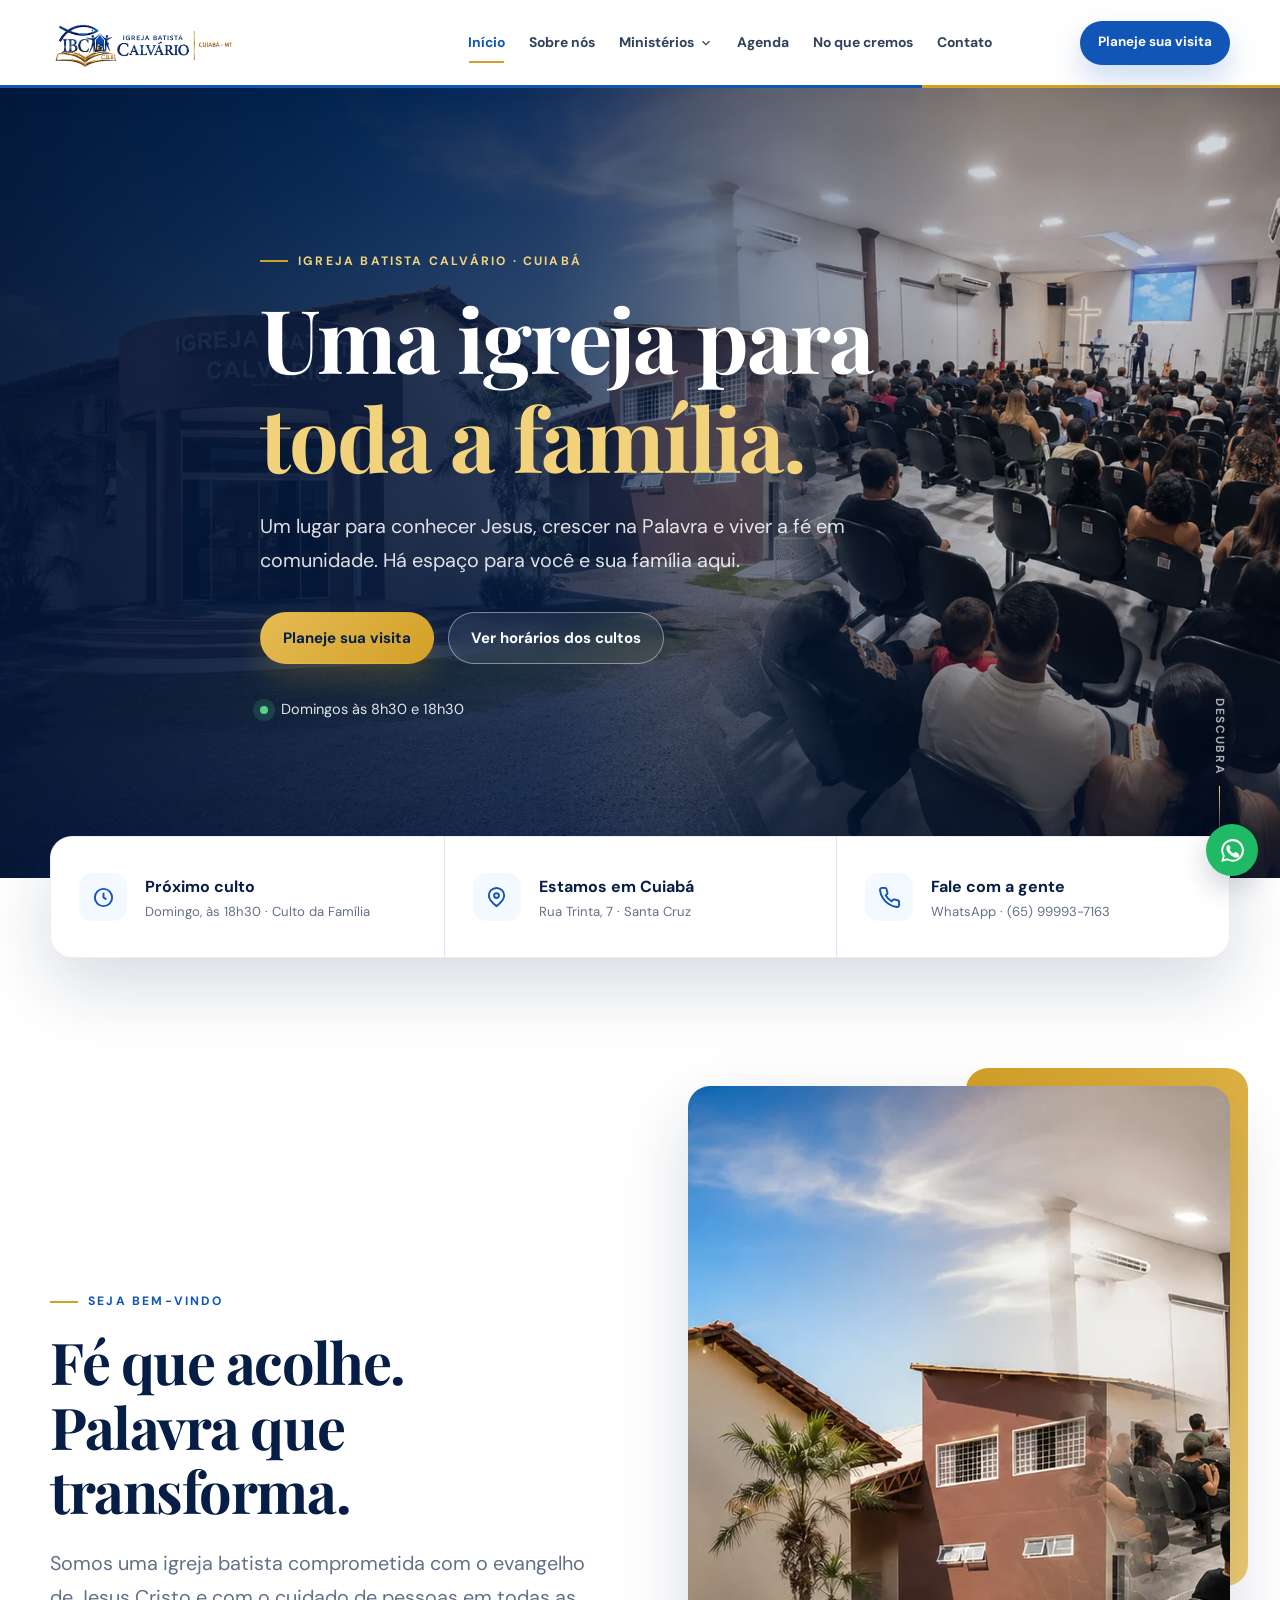
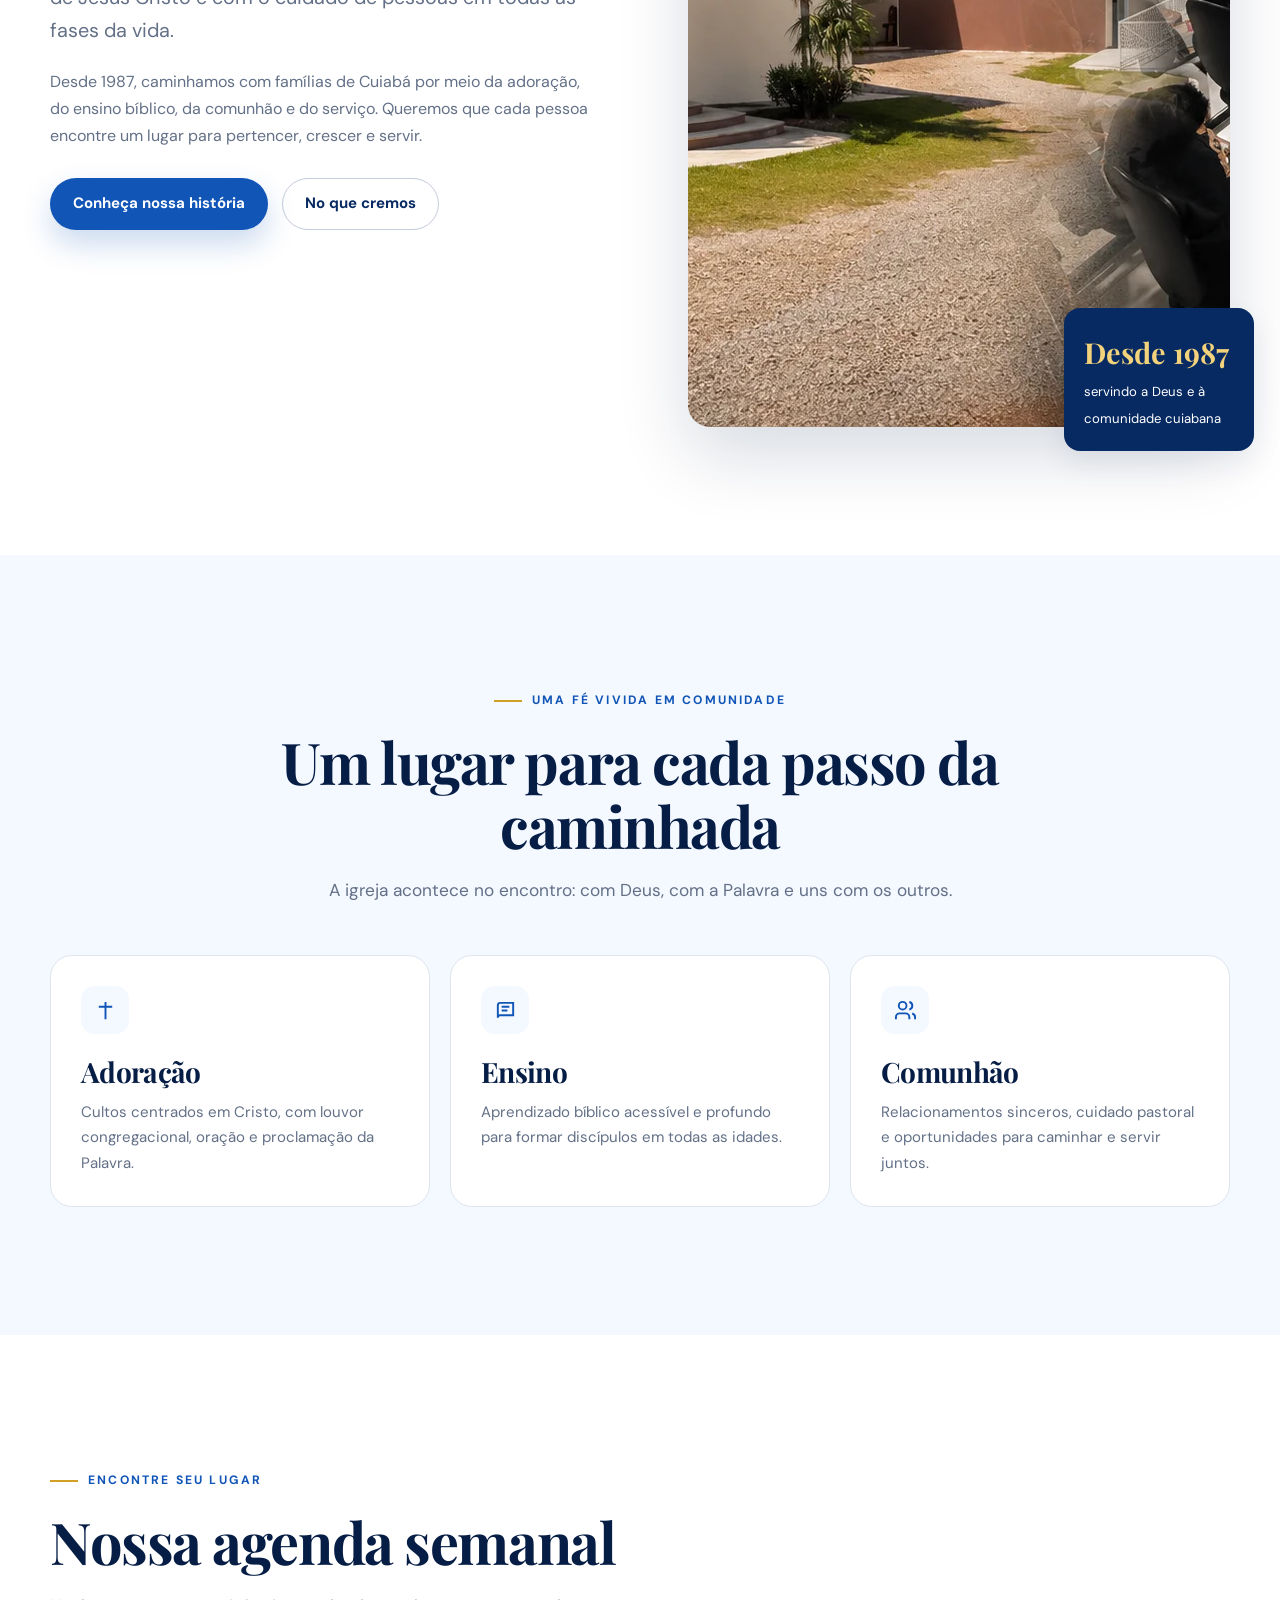
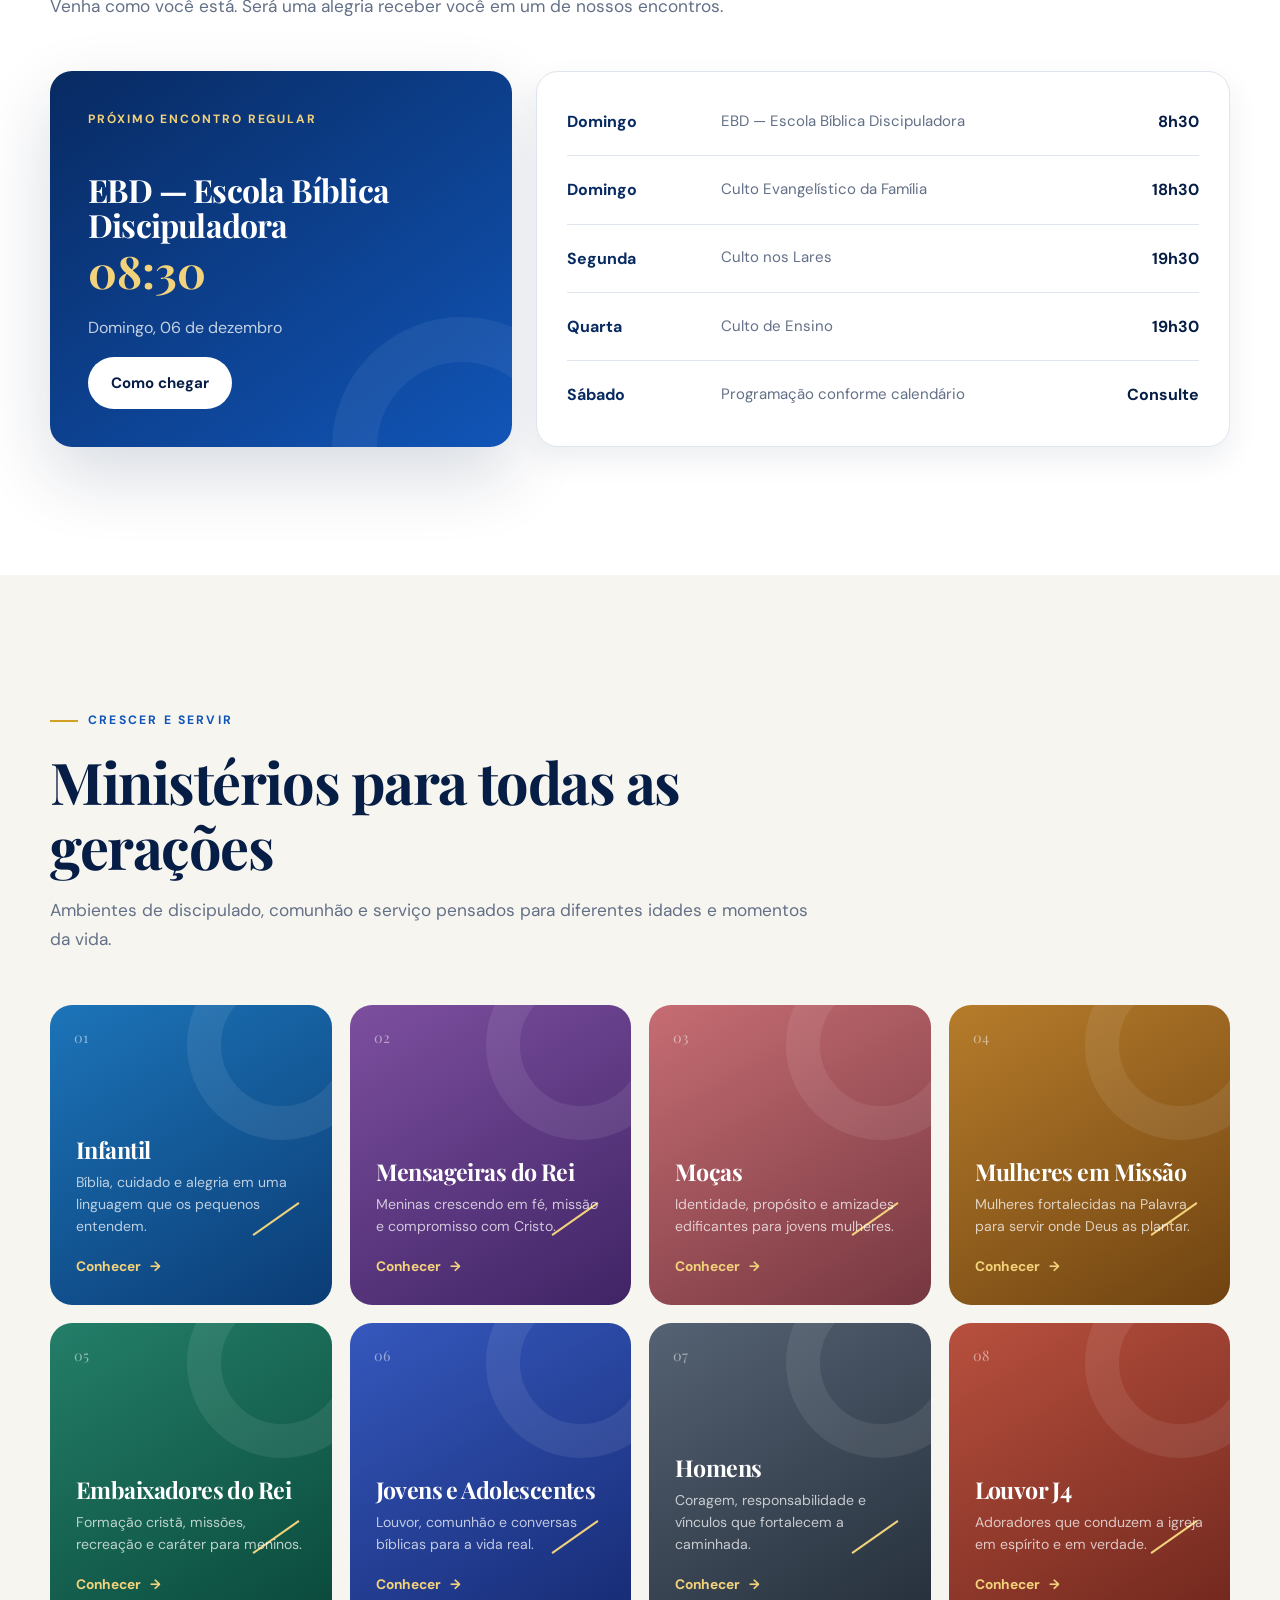
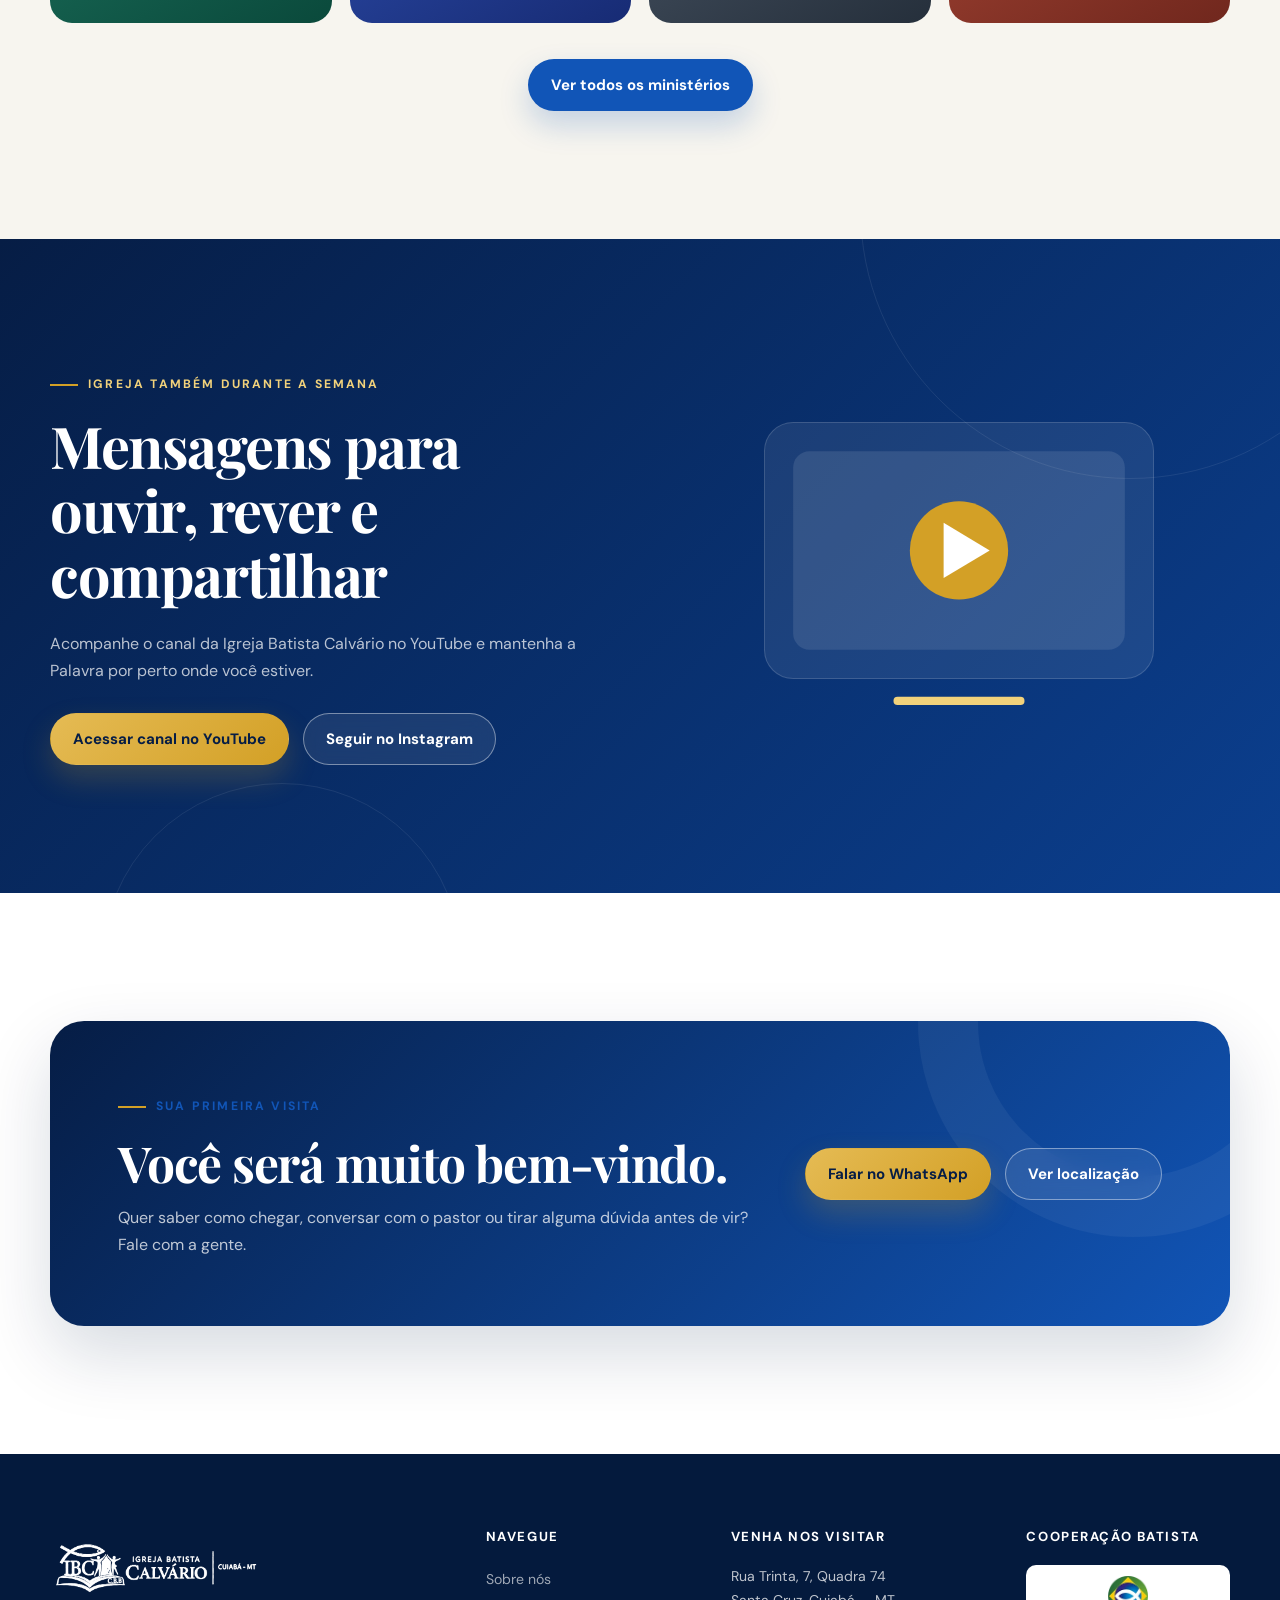
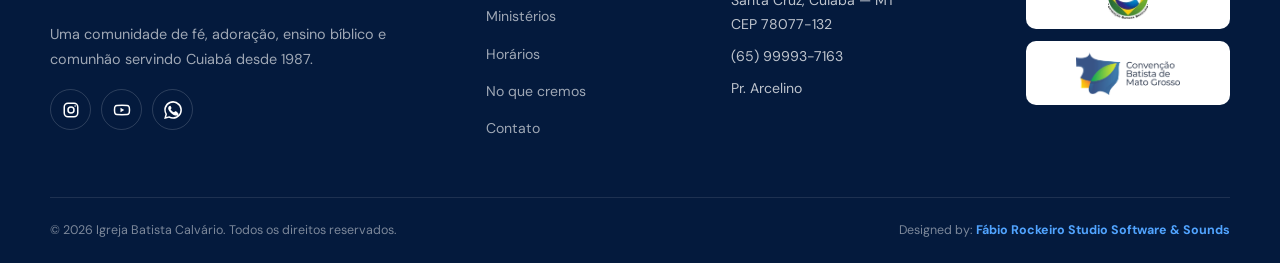
==== index.html @ fe2bc696 "Publica site da Igreja Batista Calvário" ====
<!DOCTYPE html>
<html lang="pt-BR">
<head>
  <meta charset="utf-8">
  <meta name="viewport" content="width=device-width, initial-scale=1">
  <meta name="description" content="Igreja Batista Calvário em Cuiabá. Uma comunidade de fé, ensino bíblico, adoração e comunhão para toda a família.">
  <meta name="theme-color" content="#082a62">
  <meta property="og:title" content="Igreja Batista Calvário Cuiabá">
  <meta property="og:description" content="Uma igreja para toda a família. Conheça nossos cultos, ministérios e história.">
  <meta property="og:image" content="assets/images/church/igreja-atual.webp">
  <meta property="og:type" content="website">
  <title>Igreja Batista Calvário | Cuiabá — MT</title>
  <link rel="icon" href="assets/images/brand/logo-ibc.webp" type="image/webp">
  <link rel="stylesheet" href="assets/css/styles.css">
  <script src="assets/js/main.js" defer></script>
</head>
<body data-page="inicio">
  <a class="skip-link" href="#conteudo">Ir para o conteúdo</a>
  <div data-site-header></div>

  <main id="conteudo">
    <section class="hero" aria-labelledby="hero-title">
      <div class="hero-media">
        <img src="assets/images/church/igreja-atual.webp" alt="Fachada e interior da Igreja Batista Calvário em Cuiabá" width="1672" height="941" fetchpriority="high">
      </div>
      <div class="hero-overlay"></div>
      <div class="container hero-content">
        <span class="eyebrow">Igreja Batista Calvário · Cuiabá</span>
        <h1 id="hero-title">Uma igreja para <span>toda a família.</span></h1>
        <p class="lead">Um lugar para conhecer Jesus, crescer na Palavra e viver a fé em comunidade. Há espaço para você e sua família aqui.</p>
        <div class="button-row">
          <a class="btn btn-gold" href="pages/contato.html">Planeje sua visita</a>
          <a class="btn btn-ghost-light" href="pages/agenda.html">Ver horários dos cultos</a>
        </div>
        <div class="hero-note">Domingos às 8h30 e 18h30</div>
      </div>
      <span class="hero-scroll" aria-hidden="true">Descubra</span>
    </section>

    <section class="quick-strip" aria-label="Informações rápidas">
      <div class="container quick-grid">
        <a class="quick-item" href="pages/agenda.html">
          <span class="icon-box" data-icon="clock"></span>
          <span><strong>Próximo culto</strong><small>Domingo, às 18h30 · Culto da Família</small></span>
        </a>
        <a class="quick-item" href="pages/contato.html">
          <span class="icon-box" data-icon="map"></span>
          <span><strong>Estamos em Cuiabá</strong><small>Rua Trinta, 7 · Santa Cruz</small></span>
        </a>
        <a class="quick-item" href="https://wa.me/5565999937163" target="_blank" rel="noopener noreferrer">
          <span class="icon-box" data-icon="phone"></span>
          <span><strong>Fale com a gente</strong><small>WhatsApp · (65) 99993-7163</small></span>
        </a>
      </div>
    </section>

    <section class="section" aria-labelledby="welcome-title">
      <div class="container split">
        <div class="split-content reveal">
          <span class="eyebrow">Seja bem-vindo</span>
          <h2 id="welcome-title">Fé que acolhe.<br>Palavra que transforma.</h2>
          <p class="lead">Somos uma igreja batista comprometida com o evangelho de Jesus Cristo e com o cuidado de pessoas em todas as fases da vida.</p>
          <p>Desde 1987, caminhamos com famílias de Cuiabá por meio da adoração, do ensino bíblico, da comunhão e do serviço. Queremos que cada pessoa encontre um lugar para pertencer, crescer e servir.</p>
          <div class="button-row">
            <a class="btn btn-primary" href="pages/sobre.html">Conheça nossa história</a>
            <a class="btn btn-outline" href="pages/declaracao-doutrinaria.html">No que cremos</a>
          </div>
        </div>
        <div class="image-frame reveal reveal-delay-1">
          <img src="assets/images/church/igreja-atual.webp" alt="Comunidade reunida no templo da Igreja Batista Calvário" width="1672" height="941" loading="lazy">
          <div class="image-badge"><strong>Desde 1987</strong><span>servindo a Deus e à comunidade cuiabana</span></div>
        </div>
      </div>
    </section>

    <section class="section section-soft" aria-labelledby="journey-title">
      <div class="container">
        <div class="section-heading center reveal">
          <span class="eyebrow">Uma fé vivida em comunidade</span>
          <h2 id="journey-title">Um lugar para cada passo da caminhada</h2>
          <p>A igreja acontece no encontro: com Deus, com a Palavra e uns com os outros.</p>
        </div>
        <div class="feature-grid">
          <article class="feature-card reveal">
            <div class="icon-box" aria-hidden="true">
              <svg viewBox="0 0 24 24" fill="none" stroke="currentColor" stroke-width="2"><path d="M12 3v18M5 8h14"/></svg>
            </div>
            <h3>Adoração</h3>
            <p>Cultos centrados em Cristo, com louvor congregacional, oração e proclamação da Palavra.</p>
          </article>
          <article class="feature-card reveal reveal-delay-1">
            <div class="icon-box" aria-hidden="true">
              <svg viewBox="0 0 24 24" fill="none" stroke="currentColor" stroke-width="2"><path d="M4 19.5A2.5 2.5 0 0 1 6.5 17H20V4H6.5A2.5 2.5 0 0 0 4 6.5v13Z"/><path d="M8 8h8M8 12h6"/></svg>
            </div>
            <h3>Ensino</h3>
            <p>Aprendizado bíblico acessível e profundo para formar discípulos em todas as idades.</p>
          </article>
          <article class="feature-card reveal reveal-delay-2">
            <div class="icon-box" aria-hidden="true">
              <svg viewBox="0 0 24 24" fill="none" stroke="currentColor" stroke-width="2"><path d="M16 21v-2a4 4 0 0 0-4-4H6a4 4 0 0 0-4 4v2"/><circle cx="9" cy="7" r="4"/><path d="M22 21v-2a4 4 0 0 0-3-3.9M16 3.1a4 4 0 0 1 0 7.8"/></svg>
            </div>
            <h3>Comunhão</h3>
            <p>Relacionamentos sinceros, cuidado pastoral e oportunidades para caminhar e servir juntos.</p>
          </article>
        </div>
      </div>
    </section>

    <section class="section" aria-labelledby="schedule-title">
      <div class="container">
        <div class="section-heading reveal">
          <span class="eyebrow">Encontre seu lugar</span>
          <h2 id="schedule-title">Nossa agenda semanal</h2>
          <p>Venha como você está. Será uma alegria receber você em um de nossos encontros.</p>
        </div>
        <div class="schedule-layout">
          <div class="next-service reveal">
            <div class="next-service-label">Próximo encontro regular</div>
            <h3 data-next-service-name>Encontro da igreja</h3>
            <span class="next-service-time" data-next-service-time>18:30</span>
            <p data-next-service-date>Domingo</p>
            <a class="btn btn-white" href="pages/contato.html">Como chegar</a>
          </div>
          <div class="schedule-card reveal reveal-delay-1">
            <div class="schedule-row"><span class="schedule-day">Domingo</span><span class="schedule-name">EBD — Escola Bíblica Discipuladora</span><span class="schedule-time">8h30</span></div>
            <div class="schedule-row"><span class="schedule-day">Domingo</span><span class="schedule-name">Culto Evangelístico da Família</span><span class="schedule-time">18h30</span></div>
            <div class="schedule-row"><span class="schedule-day">Segunda</span><span class="schedule-name">Culto nos Lares</span><span class="schedule-time">19h30</span></div>
            <div class="schedule-row"><span class="schedule-day">Quarta</span><span class="schedule-name">Culto de Ensino</span><span class="schedule-time">19h30</span></div>
            <div class="schedule-row"><span class="schedule-day">Sábado</span><span class="schedule-name">Programação conforme calendário</span><span class="schedule-time">Consulte</span></div>
          </div>
        </div>
      </div>
    </section>

    <section class="section section-cream" aria-labelledby="ministries-title">
      <div class="container">
        <div class="section-heading reveal">
          <span class="eyebrow">Crescer e servir</span>
          <h2 id="ministries-title">Ministérios para todas as gerações</h2>
          <p>Ambientes de discipulado, comunhão e serviço pensados para diferentes idades e momentos da vida.</p>
        </div>
        <div class="ministries-grid">
          <a class="ministry-card reveal" href="pages/ministerios/infantil.html"><span class="ministry-number">01</span><h3>Infantil</h3><p>Bíblia, cuidado e alegria em uma linguagem que os pequenos entendem.</p><span class="text-link">Conhecer</span></a>
          <a class="ministry-card reveal reveal-delay-1" href="pages/ministerios/mensageiras-do-rei.html"><span class="ministry-number">02</span><h3>Mensageiras do Rei</h3><p>Meninas crescendo em fé, missão e compromisso com Cristo.</p><span class="text-link">Conhecer</span></a>
          <a class="ministry-card reveal reveal-delay-2" href="pages/ministerios/mocas.html"><span class="ministry-number">03</span><h3>Moças</h3><p>Identidade, propósito e amizades edificantes para jovens mulheres.</p><span class="text-link">Conhecer</span></a>
          <a class="ministry-card reveal reveal-delay-3" href="pages/ministerios/mulheres-em-missao.html"><span class="ministry-number">04</span><h3>Mulheres em Missão</h3><p>Mulheres fortalecidas na Palavra para servir onde Deus as plantar.</p><span class="text-link">Conhecer</span></a>
          <a class="ministry-card reveal" href="pages/ministerios/embaixadores-do-rei.html"><span class="ministry-number">05</span><h3>Embaixadores do Rei</h3><p>Formação cristã, missões, recreação e caráter para meninos.</p><span class="text-link">Conhecer</span></a>
          <a class="ministry-card reveal reveal-delay-1" href="pages/ministerios/jovens-e-adolescentes.html"><span class="ministry-number">06</span><h3>Jovens e Adolescentes</h3><p>Louvor, comunhão e conversas bíblicas para a vida real.</p><span class="text-link">Conhecer</span></a>
          <a class="ministry-card reveal reveal-delay-2" href="pages/ministerios/homens.html"><span class="ministry-number">07</span><h3>Homens</h3><p>Coragem, responsabilidade e vínculos que fortalecem a caminhada.</p><span class="text-link">Conhecer</span></a>
          <a class="ministry-card reveal reveal-delay-3" href="pages/ministerios/louvor-j4.html"><span class="ministry-number">08</span><h3>Louvor J4</h3><p>Adoradores que conduzem a igreja em espírito e em verdade.</p><span class="text-link">Conhecer</span></a>
        </div>
        <div class="button-row centered">
          <a class="btn btn-primary" href="pages/ministerios.html">Ver todos os ministérios</a>
        </div>
      </div>
    </section>

    <section class="section section-blue" aria-labelledby="online-title">
      <div class="container split">
        <div class="split-content reveal">
          <span class="eyebrow">Igreja também durante a semana</span>
          <h2 id="online-title" class="text-light">Mensagens para ouvir, rever e compartilhar</h2>
          <p class="text-light-muted">Acompanhe o canal da Igreja Batista Calvário no YouTube e mantenha a Palavra por perto onde você estiver.</p>
          <div class="button-row">
            <a class="btn btn-gold" href="https://www.youtube.com/@ibcalvariocuiaba" target="_blank" rel="noopener noreferrer">Acessar canal no YouTube</a>
            <a class="btn btn-ghost-light" href="https://www.instagram.com/ibcalvariocuiaba/" target="_blank" rel="noopener noreferrer">Seguir no Instagram</a>
          </div>
        </div>
        <div class="media-illustration reveal reveal-delay-1" aria-hidden="true">
          <svg viewBox="0 0 420 320">
            <rect x="20" y="20" width="380" height="250" rx="28" fill="rgba(255,255,255,.08)" stroke="rgba(255,255,255,.18)"/>
            <rect x="48" y="48" width="324" height="194" rx="16" fill="rgba(255,255,255,.1)"/>
            <circle cx="210" cy="145" r="48" fill="#d3a026"/>
            <path d="m195 118 45 27-45 27v-54Z" fill="#fff"/>
            <path d="M150 292h120" stroke="#f2d27b" stroke-width="8" stroke-linecap="round"/>
          </svg>
        </div>
      </div>
    </section>

    <section class="section">
      <div class="container cta-panel reveal">
        <div>
          <span class="eyebrow">Sua primeira visita</span>
          <h2>Você será muito bem-vindo.</h2>
          <p>Quer saber como chegar, conversar com o pastor ou tirar alguma dúvida antes de vir? Fale com a gente.</p>
        </div>
        <div class="button-row">
          <a class="btn btn-gold" href="https://wa.me/5565999937163" target="_blank" rel="noopener noreferrer">Falar no WhatsApp</a>
          <a class="btn btn-ghost-light" href="pages/contato.html">Ver localização</a>
        </div>
      </div>
    </section>
  </main>

  <div data-site-footer></div>
</body>
</html>
---- assets/css/styles.css ----
@import url('https://fonts.googleapis.com/css2?family=DM+Sans:wght@400;500;600;700&family=Playfair+Display:wght@600;700&display=swap');

:root {
  --blue-950: #061d45;
  --blue-900: #082a62;
  --blue-800: #0b3f8f;
  --blue-700: #1155b7;
  --blue-100: #e9f1ff;
  --blue-50: #f4f8ff;
  --gold: #d3a026;
  --gold-light: #f2d27b;
  --ink: #17243a;
  --muted: #637087;
  --line: #dfe5ee;
  --paper: #ffffff;
  --cream: #f7f5ef;
  --shadow-sm: 0 12px 30px rgba(7, 35, 79, 0.08);
  --shadow-lg: 0 28px 70px rgba(4, 28, 67, 0.16);
  --radius-sm: 12px;
  --radius-md: 22px;
  --radius-lg: 34px;
  --container: 1180px;
  --header-height: 88px;
}

*,
*::before,
*::after {
  box-sizing: border-box;
}

html {
  scroll-behavior: smooth;
  scroll-padding-top: calc(var(--header-height) + 24px);
}

body {
  margin: 0;
  color: var(--ink);
  background: var(--paper);
  font-family: 'DM Sans', system-ui, -apple-system, BlinkMacSystemFont, 'Segoe UI', sans-serif;
  font-size: 16px;
  line-height: 1.7;
  -webkit-font-smoothing: antialiased;
}

body.nav-open {
  overflow: hidden;
}

img,
svg {
  display: block;
  max-width: 100%;
}

a {
  color: inherit;
  text-decoration: none;
}

button,
input,
textarea,
select {
  font: inherit;
}

button,
a {
  -webkit-tap-highlight-color: transparent;
}

h1,
h2,
h3,
h4,
p,
ul,
ol,
blockquote {
  margin-top: 0;
}

h1,
h2,
h3,
.display-font {
  font-family: 'Playfair Display', Georgia, serif;
  line-height: 1.12;
  letter-spacing: -0.025em;
}

h1 {
  font-size: clamp(2.75rem, 7vw, 5.5rem);
}

h2 {
  font-size: clamp(2.15rem, 4.5vw, 3.7rem);
}

h3 {
  font-size: clamp(1.35rem, 2.2vw, 1.75rem);
}

p:last-child {
  margin-bottom: 0;
}

::selection {
  color: #fff;
  background: var(--blue-700);
}

.container {
  width: min(calc(100% - 40px), var(--container));
  margin-inline: auto;
}

.section {
  padding-block: clamp(78px, 10vw, 128px);
}

.section-sm {
  padding-block: clamp(56px, 7vw, 82px);
}

.section-blue {
  position: relative;
  overflow: hidden;
  color: #fff;
  background: linear-gradient(135deg, var(--blue-950), var(--blue-800));
}

.section-blue::before,
.section-blue::after {
  position: absolute;
  content: '';
  border: 1px solid rgba(255, 255, 255, 0.08);
  border-radius: 50%;
}

.section-blue::before {
  width: 540px;
  height: 540px;
  top: -300px;
  right: -120px;
}

.section-blue::after {
  width: 360px;
  height: 360px;
  bottom: -250px;
  left: 8%;
}

.section-cream {
  background: var(--cream);
}

.section-soft {
  background: var(--blue-50);
}

.eyebrow {
  display: inline-flex;
  align-items: center;
  gap: 10px;
  margin-bottom: 20px;
  color: var(--blue-700);
  font-size: 0.76rem;
  font-weight: 700;
  letter-spacing: 0.18em;
  line-height: 1.3;
  text-transform: uppercase;
}

.eyebrow::before {
  width: 28px;
  height: 2px;
  content: '';
  background: var(--gold);
}

.section-blue .eyebrow,
.hero .eyebrow,
.page-hero .eyebrow,
.ministry-hero .eyebrow {
  color: var(--gold-light);
}

.section-heading {
  max-width: 760px;
  margin-bottom: 50px;
}

.section-heading.center {
  margin-inline: auto;
  text-align: center;
}

.section-heading.center .eyebrow {
  justify-content: center;
}

.section-heading h2 {
  margin-bottom: 18px;
  color: var(--blue-950);
}

.section-heading p {
  color: var(--muted);
  font-size: 1.08rem;
}

.section-blue .section-heading h2,
.section-blue .section-heading p {
  color: #fff;
}

.text-light {
  color: #fff !important;
}

.text-light-muted {
  color: rgba(255, 255, 255, 0.72) !important;
}

.lead {
  color: var(--muted);
  font-size: clamp(1.05rem, 2vw, 1.24rem);
}

.text-link {
  display: inline-flex;
  align-items: center;
  gap: 9px;
  color: var(--blue-700);
  font-weight: 700;
}

.text-link::after {
  content: '→';
  transition: transform 180ms ease;
}

.text-link:hover::after {
  transform: translateX(5px);
}

.button-row {
  display: flex;
  flex-wrap: wrap;
  gap: 14px;
}

.button-row.centered {
  justify-content: center;
  margin-top: 36px;
}

.button-row.spaced-top {
  margin-top: 28px;
}

.btn {
  display: inline-flex;
  min-height: 52px;
  align-items: center;
  justify-content: center;
  gap: 10px;
  padding: 13px 22px;
  border: 1px solid transparent;
  border-radius: 999px;
  cursor: pointer;
  font-size: 0.94rem;
  font-weight: 700;
  line-height: 1.2;
  transition: transform 180ms ease, box-shadow 180ms ease, color 180ms ease, background 180ms ease;
}

.btn:hover {
  transform: translateY(-2px);
}

.btn-primary {
  color: #fff;
  background: var(--blue-700);
  box-shadow: 0 14px 30px rgba(17, 85, 183, 0.22);
}

.btn-primary:hover {
  background: var(--blue-800);
}

.btn-gold {
  color: var(--blue-950);
  background: linear-gradient(135deg, #e5bb54, var(--gold));
  box-shadow: 0 14px 30px rgba(211, 160, 38, 0.22);
}

.btn-outline {
  color: var(--blue-900);
  border-color: rgba(8, 42, 98, 0.24);
  background: transparent;
}

.btn-outline:hover {
  border-color: var(--blue-700);
  background: var(--blue-50);
}

.btn-white {
  color: var(--blue-950);
  background: #fff;
}

.btn-ghost-light {
  color: #fff;
  border-color: rgba(255, 255, 255, 0.42);
  background: rgba(255, 255, 255, 0.08);
  backdrop-filter: blur(10px);
}

.skip-link {
  position: fixed;
  z-index: 9999;
  top: 12px;
  left: 12px;
  padding: 10px 16px;
  color: #fff;
  border-radius: 8px;
  background: var(--blue-900);
  transform: translateY(-160%);
}

.skip-link:focus {
  transform: translateY(0);
}

/* Header */
.site-header {
  position: sticky;
  z-index: 1000;
  top: 0;
  height: var(--header-height);
  border-bottom: 3px solid transparent;
  border-image: linear-gradient(90deg, var(--blue-700) 0 72%, var(--gold) 72% 100%) 1;
  background: rgba(255, 255, 255, 0.97);
  box-shadow: 0 5px 24px rgba(6, 29, 69, 0.07);
  backdrop-filter: blur(16px);
}

.site-header.scrolled {
  box-shadow: 0 8px 28px rgba(6, 29, 69, 0.12);
}

.header-inner {
  display: flex;
  height: 100%;
  align-items: center;
  justify-content: space-between;
  gap: 24px;
}

.brand {
  display: block;
  flex: 0 1 330px;
  min-width: 210px;
}

.brand img {
  width: 100%;
  max-width: 320px;
  height: 62px;
  object-fit: contain;
  object-position: left center;
}

.main-nav {
  display: flex;
  align-items: center;
  gap: 4px;
}

.nav-list {
  display: flex;
  align-items: center;
  gap: 2px;
  margin: 0;
  padding: 0;
  list-style: none;
}

.nav-link,
.nav-trigger {
  display: flex;
  align-items: center;
  gap: 5px;
  padding: 12px 11px;
  color: #30415c;
  border: 0;
  background: transparent;
  cursor: pointer;
  font-size: 0.87rem;
  font-weight: 700;
  white-space: nowrap;
}

.nav-link:hover,
.nav-link.active,
.nav-trigger:hover,
.nav-item.active > .nav-trigger {
  color: var(--blue-700);
}

.nav-link.active,
.nav-item.active > .nav-trigger {
  position: relative;
}

.nav-link.active::after,
.nav-item.active > .nav-trigger::after {
  position: absolute;
  right: 12px;
  bottom: 3px;
  left: 12px;
  height: 2px;
  content: '';
  background: var(--gold);
}

.nav-item {
  position: relative;
}

.nav-chevron {
  width: 14px;
  height: 14px;
  transition: transform 180ms ease;
}

.dropdown {
  position: absolute;
  top: calc(100% + 10px);
  left: 50%;
  display: grid;
  width: min(690px, 80vw);
  grid-template-columns: repeat(2, minmax(0, 1fr));
  gap: 6px;
  padding: 18px;
  visibility: hidden;
  border: 1px solid rgba(8, 42, 98, 0.08);
  border-radius: 18px;
  background: #fff;
  box-shadow: var(--shadow-lg);
  opacity: 0;
  transform: translate(-50%, 8px);
  transition: opacity 160ms ease, transform 160ms ease, visibility 160ms ease;
}

.nav-item:hover .dropdown,
.nav-item:focus-within .dropdown {
  visibility: visible;
  opacity: 1;
  transform: translate(-50%, 0);
}

.dropdown a {
  padding: 10px 12px;
  color: #30415c;
  border-radius: 10px;
  font-size: 0.88rem;
  font-weight: 600;
}

.dropdown a:hover,
.dropdown a.active {
  color: var(--blue-700);
  background: var(--blue-50);
}

.header-cta {
  min-height: 44px;
  padding: 10px 17px;
  font-size: 0.84rem;
}

.nav-toggle {
  display: none;
  width: 46px;
  height: 46px;
  flex: 0 0 auto;
  place-items: center;
  padding: 0;
  color: var(--blue-900);
  border: 1px solid var(--line);
  border-radius: 50%;
  background: #fff;
  cursor: pointer;
}

.nav-toggle span,
.nav-toggle span::before,
.nav-toggle span::after {
  display: block;
  width: 20px;
  height: 2px;
  content: '';
  background: currentColor;
  transition: transform 180ms ease, opacity 180ms ease;
}

.nav-toggle span {
  position: relative;
}

.nav-toggle span::before {
  position: absolute;
  top: -6px;
}

.nav-toggle span::after {
  position: absolute;
  top: 6px;
}

.nav-toggle[aria-expanded='true'] span {
  background: transparent;
}

.nav-toggle[aria-expanded='true'] span::before {
  top: 0;
  transform: rotate(45deg);
}

.nav-toggle[aria-expanded='true'] span::after {
  top: 0;
  transform: rotate(-45deg);
}

/* Hero */
.hero {
  position: relative;
  min-height: min(790px, calc(100vh - var(--header-height)));
  display: grid;
  align-items: center;
  overflow: hidden;
  color: #fff;
  background: var(--blue-950);
}

.hero-media,
.hero-overlay {
  position: absolute;
  inset: 0;
}

.hero-media img {
  width: 100%;
  height: 100%;
  object-fit: cover;
  object-position: center;
}

.hero-overlay {
  background: linear-gradient(90deg, rgba(3, 21, 54, 0.94) 0%, rgba(4, 29, 70, 0.78) 43%, rgba(4, 29, 70, 0.18) 78%), linear-gradient(0deg, rgba(3, 21, 54, 0.46), transparent 45%);
}

.hero-content {
  position: relative;
  z-index: 2;
  max-width: 760px;
  padding-block: 105px;
}

.hero h1 {
  max-width: 720px;
  margin-bottom: 24px;
  text-wrap: balance;
}

.hero h1 span {
  color: var(--gold-light);
}

.hero .lead {
  max-width: 630px;
  margin-bottom: 34px;
  color: rgba(255, 255, 255, 0.86);
}

.hero-note {
  display: flex;
  align-items: center;
  gap: 13px;
  margin-top: 34px;
  color: rgba(255, 255, 255, 0.88);
  font-size: 0.91rem;
}

.hero-note::before {
  width: 8px;
  height: 8px;
  flex: 0 0 auto;
  content: '';
  border-radius: 50%;
  background: #56d38b;
  box-shadow: 0 0 0 7px rgba(86, 211, 139, 0.16);
}

.hero-scroll {
  position: absolute;
  z-index: 2;
  right: max(30px, calc((100vw - var(--container)) / 2));
  bottom: 36px;
  display: flex;
  align-items: center;
  gap: 12px;
  color: rgba(255, 255, 255, 0.65);
  font-size: 0.74rem;
  font-weight: 700;
  letter-spacing: 0.14em;
  text-transform: uppercase;
  writing-mode: vertical-rl;
}

.hero-scroll::after {
  width: 1px;
  height: 56px;
  content: '';
  background: linear-gradient(var(--gold-light), transparent);
}

.quick-strip {
  position: relative;
  z-index: 3;
  margin-top: -42px;
}

.quick-grid {
  display: grid;
  overflow: hidden;
  grid-template-columns: repeat(3, 1fr);
  border: 1px solid rgba(8, 42, 98, 0.08);
  border-radius: var(--radius-md);
  background: #fff;
  box-shadow: var(--shadow-lg);
}

.quick-item {
  position: relative;
  display: flex;
  min-height: 120px;
  align-items: center;
  gap: 18px;
  padding: 26px 28px;
}

.quick-item + .quick-item {
  border-left: 1px solid var(--line);
}

.icon-box {
  display: grid;
  width: 48px;
  height: 48px;
  flex: 0 0 auto;
  place-items: center;
  color: var(--blue-700);
  border-radius: 14px;
  background: var(--blue-50);
}

.icon-box svg {
  width: 23px;
  height: 23px;
}

.quick-item strong,
.quick-item small {
  display: block;
}

.quick-item strong {
  margin-bottom: 2px;
  color: var(--blue-950);
  font-size: 1rem;
}

.quick-item small {
  color: var(--muted);
  font-size: 0.82rem;
  line-height: 1.5;
}

/* Layout blocks */
.split {
  display: grid;
  grid-template-columns: minmax(0, 1fr) minmax(0, 1fr);
  align-items: center;
  gap: clamp(48px, 8vw, 96px);
}

.split-content h2 {
  margin-bottom: 24px;
  color: var(--blue-950);
}

.split-content p {
  color: var(--muted);
}

.split-content .button-row {
  margin-top: 28px;
}

.image-frame {
  position: relative;
}

.image-frame::before {
  position: absolute;
  z-index: 0;
  top: -18px;
  right: -18px;
  width: 52%;
  height: 55%;
  content: '';
  border-radius: var(--radius-md);
  background: linear-gradient(135deg, var(--gold), #f0ce75);
}

.image-frame img {
  position: relative;
  z-index: 1;
  width: 100%;
  aspect-ratio: 4 / 3;
  object-fit: cover;
  border-radius: var(--radius-md);
  box-shadow: var(--shadow-lg);
}

.image-badge {
  position: absolute;
  z-index: 2;
  right: -24px;
  bottom: -24px;
  max-width: 190px;
  padding: 20px;
  color: #fff;
  border-radius: 16px;
  background: var(--blue-900);
  box-shadow: var(--shadow-sm);
}

.image-badge strong {
  display: block;
  color: var(--gold-light);
  font-family: 'Playfair Display', Georgia, serif;
  font-size: 1.8rem;
}

.image-badge span {
  font-size: 0.82rem;
}

.feature-grid {
  display: grid;
  grid-template-columns: repeat(3, minmax(0, 1fr));
  gap: 20px;
}

.feature-card {
  padding: 30px;
  border: 1px solid var(--line);
  border-radius: var(--radius-md);
  background: #fff;
  transition: transform 180ms ease, box-shadow 180ms ease, border 180ms ease;
}

.feature-card:hover {
  border-color: rgba(17, 85, 183, 0.25);
  box-shadow: var(--shadow-sm);
  transform: translateY(-5px);
}

.feature-card .icon-box {
  margin-bottom: 22px;
}

.feature-card h3 {
  margin-bottom: 12px;
  color: var(--blue-950);
}

.feature-card p {
  color: var(--muted);
  font-size: 0.94rem;
}

/* Schedule */
.schedule-layout {
  display: grid;
  grid-template-columns: 0.8fr 1.2fr;
  align-items: stretch;
  gap: 24px;
}

.next-service {
  position: relative;
  overflow: hidden;
  padding: 38px;
  color: #fff;
  border-radius: var(--radius-md);
  background: linear-gradient(145deg, var(--blue-900), var(--blue-700));
  box-shadow: var(--shadow-lg);
}

.next-service::after {
  position: absolute;
  right: -80px;
  bottom: -130px;
  width: 260px;
  height: 260px;
  content: '';
  border: 45px solid rgba(255, 255, 255, 0.06);
  border-radius: 50%;
}

.next-service-label {
  margin-bottom: 42px;
  color: var(--gold-light);
  font-size: 0.75rem;
  font-weight: 700;
  letter-spacing: 0.16em;
  text-transform: uppercase;
}

.next-service h3 {
  margin-bottom: 6px;
  color: #fff;
  font-size: 2rem;
}

.next-service-time {
  display: block;
  margin-bottom: 20px;
  color: var(--gold-light);
  font-family: 'Playfair Display', Georgia, serif;
  font-size: 2.8rem;
  font-weight: 700;
  line-height: 1;
}

.next-service p {
  max-width: 390px;
  color: rgba(255, 255, 255, 0.76);
}

.schedule-card {
  padding: 16px 30px;
  border: 1px solid var(--line);
  border-radius: var(--radius-md);
  background: #fff;
  box-shadow: var(--shadow-sm);
}

.schedule-row {
  display: grid;
  grid-template-columns: 130px 1fr auto;
  align-items: center;
  gap: 24px;
  padding-block: 20px;
}

.schedule-row + .schedule-row {
  border-top: 1px solid var(--line);
}

.schedule-day {
  color: var(--blue-900);
  font-weight: 700;
}

.schedule-name {
  color: var(--muted);
  font-size: 0.94rem;
}

.schedule-time {
  color: var(--blue-950);
  font-weight: 700;
}

/* Ministries */
.ministries-grid {
  display: grid;
  grid-template-columns: repeat(4, minmax(0, 1fr));
  gap: 18px;
}

.ministry-card {
  position: relative;
  min-height: 300px;
  display: flex;
  overflow: hidden;
  flex-direction: column;
  justify-content: flex-end;
  padding: 26px;
  color: #fff;
  border-radius: var(--radius-md);
  background: var(--card-bg, linear-gradient(150deg, #0b3f8f, #061d45));
  isolation: isolate;
  transition: transform 200ms ease, box-shadow 200ms ease;
}

.ministry-card::before {
  position: absolute;
  z-index: -1;
  top: -55px;
  right: -45px;
  width: 190px;
  height: 190px;
  content: '';
  border: 34px solid rgba(255, 255, 255, 0.08);
  border-radius: 50%;
}

.ministry-card::after {
  position: absolute;
  z-index: -1;
  right: 28px;
  bottom: 85px;
  width: 56px;
  height: 2px;
  content: '';
  background: var(--gold-light);
  transform: rotate(-35deg);
}

.ministry-card:hover {
  box-shadow: var(--shadow-lg);
  transform: translateY(-6px);
}

.ministry-card:nth-child(1) { --card-bg: linear-gradient(150deg, #1c74b8, #0b3c75); }
.ministry-card:nth-child(2) { --card-bg: linear-gradient(150deg, #7d4f9f, #3f2465); }
.ministry-card:nth-child(3) { --card-bg: linear-gradient(150deg, #c66d73, #763740); }
.ministry-card:nth-child(4) { --card-bg: linear-gradient(150deg, #b67c2b, #6f4311); }
.ministry-card:nth-child(5) { --card-bg: linear-gradient(150deg, #237e68, #0a493b); }
.ministry-card:nth-child(6) { --card-bg: linear-gradient(150deg, #3558bd, #172b74); }
.ministry-card:nth-child(7) { --card-bg: linear-gradient(150deg, #556273, #252f3b); }
.ministry-card:nth-child(8) { --card-bg: linear-gradient(150deg, #b8503e, #70271d); }

.ministry-number {
  position: absolute;
  top: 20px;
  left: 24px;
  color: rgba(255, 255, 255, 0.5);
  font-family: 'Playfair Display', Georgia, serif;
  font-size: 0.9rem;
}

.ministry-card h3 {
  margin-bottom: 9px;
  color: #fff;
  font-size: 1.45rem;
}

.ministry-card p {
  margin-bottom: 18px;
  color: rgba(255, 255, 255, 0.72);
  font-size: 0.88rem;
  line-height: 1.55;
}

.ministry-card .text-link {
  color: var(--gold-light);
  font-size: 0.86rem;
}

/* CTA and social */
.cta-panel {
  position: relative;
  display: grid;
  overflow: hidden;
  grid-template-columns: 1.2fr auto;
  align-items: center;
  gap: 36px;
  padding: clamp(38px, 6vw, 68px);
  color: #fff;
  border-radius: var(--radius-lg);
  background: linear-gradient(135deg, var(--blue-950), var(--blue-700));
  box-shadow: var(--shadow-lg);
}

.cta-panel::after {
  position: absolute;
  top: -70%;
  right: -10%;
  width: 430px;
  height: 430px;
  content: '';
  border: 60px solid rgba(255, 255, 255, 0.05);
  border-radius: 50%;
}

.cta-panel > * {
  position: relative;
  z-index: 1;
}

.cta-panel h2 {
  margin-bottom: 14px;
  color: #fff;
  font-size: clamp(2rem, 4vw, 3.1rem);
}

.cta-panel p {
  max-width: 660px;
  color: rgba(255, 255, 255, 0.74);
}

/* Internal pages */
.page-hero {
  position: relative;
  display: grid;
  min-height: 440px;
  align-items: center;
  overflow: hidden;
  color: #fff;
  background: linear-gradient(120deg, var(--blue-950), var(--blue-800));
}

.page-hero::before,
.page-hero::after {
  position: absolute;
  content: '';
  border-radius: 50%;
}

.page-hero::before {
  width: 480px;
  height: 480px;
  top: -260px;
  right: -80px;
  border: 1px solid rgba(255, 255, 255, 0.1);
}

.page-hero::after {
  width: 180px;
  height: 180px;
  right: 18%;
  bottom: -130px;
  border: 30px solid rgba(211, 160, 38, 0.16);
}

.page-hero-content {
  position: relative;
  z-index: 1;
  max-width: 820px;
  padding-block: 80px;
}

.page-hero h1 {
  margin-bottom: 18px;
  font-size: clamp(2.8rem, 6vw, 5rem);
}

.page-hero p {
  max-width: 700px;
  color: rgba(255, 255, 255, 0.78);
  font-size: 1.08rem;
}

.breadcrumbs {
  display: flex;
  flex-wrap: wrap;
  align-items: center;
  gap: 8px;
  margin-bottom: 28px;
  color: rgba(255, 255, 255, 0.56);
  font-size: 0.8rem;
  font-weight: 600;
}

.breadcrumbs a:hover {
  color: var(--gold-light);
}

.breadcrumbs span::before {
  margin-right: 8px;
  content: '/';
}

.content-grid {
  display: grid;
  grid-template-columns: minmax(0, 1fr) 330px;
  align-items: start;
  gap: 68px;
}

.prose {
  max-width: 780px;
}

.prose h2,
.prose h3 {
  color: var(--blue-950);
}

.prose h2 {
  margin-top: 50px;
  margin-bottom: 18px;
  font-size: clamp(1.9rem, 3.5vw, 2.65rem);
}

.prose h2:first-child {
  margin-top: 0;
}

.prose h3 {
  margin-top: 32px;
  margin-bottom: 12px;
}

.prose p,
.prose li {
  color: #4f5d72;
}

.prose a:not(.btn) {
  color: var(--blue-700);
  text-decoration: underline;
  text-decoration-color: rgba(17, 85, 183, 0.3);
  text-underline-offset: 3px;
}

.prose blockquote {
  margin: 36px 0;
  padding: 28px 30px;
  color: var(--blue-900);
  border-left: 4px solid var(--gold);
  border-radius: 0 var(--radius-sm) var(--radius-sm) 0;
  background: var(--cream);
  font-family: 'Playfair Display', Georgia, serif;
  font-size: 1.3rem;
}

.sidebar-card {
  position: sticky;
  top: calc(var(--header-height) + 28px);
  padding: 28px;
  border: 1px solid var(--line);
  border-radius: var(--radius-md);
  background: #fff;
  box-shadow: var(--shadow-sm);
}

.sidebar-card + .sidebar-card {
  margin-top: 20px;
}

.sidebar-card h3 {
  margin-bottom: 18px;
  color: var(--blue-950);
  font-size: 1.28rem;
}

.sidebar-list {
  display: grid;
  gap: 11px;
  margin: 0;
  padding: 0;
  list-style: none;
}

.sidebar-list a {
  display: flex;
  align-items: center;
  justify-content: space-between;
  gap: 8px;
  color: var(--muted);
  font-size: 0.9rem;
  font-weight: 600;
}

.sidebar-list a::after {
  content: '›';
  color: var(--gold);
  font-size: 1.2rem;
}

.sidebar-list a:hover,
.sidebar-list a.active {
  color: var(--blue-700);
}

/* History */
.history-gallery {
  display: grid;
  grid-template-columns: repeat(2, minmax(0, 1fr));
  gap: 22px;
}

.history-gallery figure {
  margin: 0;
}

.history-gallery img {
  width: 100%;
  aspect-ratio: 4 / 3;
  object-fit: cover;
  border-radius: var(--radius-md);
  box-shadow: var(--shadow-sm);
}

.history-gallery figcaption {
  padding: 12px 4px 0;
  color: var(--muted);
  font-size: 0.84rem;
}

.timeline {
  position: relative;
  max-width: 830px;
  margin-inline: auto;
}

.timeline::before {
  position: absolute;
  top: 10px;
  bottom: 10px;
  left: 100px;
  width: 1px;
  content: '';
  background: var(--line);
}

.timeline-item {
  position: relative;
  display: grid;
  grid-template-columns: 76px 1fr;
  gap: 56px;
  padding-block: 28px;
}

.timeline-year {
  color: var(--blue-700);
  font-family: 'Playfair Display', Georgia, serif;
  font-size: 1.45rem;
  font-weight: 700;
  text-align: right;
}

.timeline-content::before {
  position: absolute;
  top: 38px;
  left: 94px;
  width: 13px;
  height: 13px;
  content: '';
  border: 3px solid #fff;
  border-radius: 50%;
  background: var(--gold);
  box-shadow: 0 0 0 1px var(--gold);
}

.timeline-content h3 {
  margin-bottom: 9px;
  color: var(--blue-950);
}

.timeline-content p {
  color: var(--muted);
}

/* Ministry detail */
.ministry-hero {
  position: relative;
  min-height: 510px;
  display: grid;
  align-items: center;
  overflow: hidden;
  color: #fff;
  background: var(--ministry-gradient, linear-gradient(135deg, #082a62, #1155b7));
}

.ministry-theme-infantil { --ministry-gradient: linear-gradient(135deg, #0b3c75, #1c74b8); }
.ministry-theme-mensageiras { --ministry-gradient: linear-gradient(135deg, #3f2465, #7d4f9f); }
.ministry-theme-mocas { --ministry-gradient: linear-gradient(135deg, #763740, #c66d73); }
.ministry-theme-mulheres { --ministry-gradient: linear-gradient(135deg, #6f4311, #b67c2b); }
.ministry-theme-embaixadores { --ministry-gradient: linear-gradient(135deg, #0a493b, #237e68); }
.ministry-theme-jovens { --ministry-gradient: linear-gradient(135deg, #172b74, #3558bd); }
.ministry-theme-homens { --ministry-gradient: linear-gradient(135deg, #252f3b, #556273); }
.ministry-theme-louvor { --ministry-gradient: linear-gradient(135deg, #70271d, #b8503e); }

.media-illustration {
  display: grid;
  place-items: center;
}

.media-illustration svg {
  width: 100%;
  max-width: 430px;
}

.not-found {
  min-height: 100vh;
  text-align: center;
}

.not-found .page-hero-content {
  margin: auto;
}

.not-found p {
  margin-inline: auto;
}

.not-found .button-row {
  justify-content: center;
}

.ministry-hero::after {
  position: absolute;
  right: 7%;
  width: min(34vw, 390px);
  height: min(34vw, 390px);
  content: attr(data-mark);
  display: grid;
  place-items: center;
  color: rgba(255, 255, 255, 0.08);
  border: 48px solid rgba(255, 255, 255, 0.06);
  border-radius: 50%;
  font-family: 'Playfair Display', Georgia, serif;
  font-size: clamp(5rem, 12vw, 10rem);
  font-weight: 700;
  line-height: 1;
}

.ministry-hero-content {
  position: relative;
  z-index: 1;
  max-width: 780px;
  padding-block: 85px;
}

.ministry-hero h1 {
  margin-bottom: 20px;
  font-size: clamp(2.9rem, 6vw, 5rem);
}

.ministry-hero p {
  max-width: 650px;
  color: rgba(255, 255, 255, 0.8);
  font-size: 1.12rem;
}

.ministry-facts {
  display: grid;
  grid-template-columns: repeat(3, 1fr);
  gap: 18px;
  margin-top: 42px;
}

.ministry-fact {
  padding: 20px;
  border: 1px solid rgba(255, 255, 255, 0.15);
  border-radius: 15px;
  background: rgba(255, 255, 255, 0.08);
  backdrop-filter: blur(8px);
}

.ministry-fact span,
.ministry-fact strong {
  display: block;
}

.ministry-fact span {
  margin-bottom: 4px;
  color: rgba(255, 255, 255, 0.58);
  font-size: 0.72rem;
  font-weight: 700;
  letter-spacing: 0.1em;
  text-transform: uppercase;
}

.ministry-fact strong {
  color: #fff;
  font-size: 0.94rem;
}

.value-grid {
  display: grid;
  grid-template-columns: repeat(3, minmax(0, 1fr));
  gap: 18px;
}

.value-card {
  padding: 28px;
  border-radius: var(--radius-md);
  background: var(--blue-50);
}

.value-card b {
  display: inline-grid;
  width: 36px;
  height: 36px;
  margin-bottom: 18px;
  place-items: center;
  color: #fff;
  border-radius: 50%;
  background: var(--blue-700);
  font-size: 0.8rem;
}

.value-card h3 {
  margin-bottom: 10px;
  color: var(--blue-950);
}

.value-card p {
  color: var(--muted);
  font-size: 0.92rem;
}

/* Doctrine */
.source-notice {
  display: flex;
  align-items: flex-start;
  gap: 18px;
  margin-bottom: 36px;
  padding: 22px 24px;
  border: 1px solid #d8e5f8;
  border-radius: 16px;
  background: var(--blue-50);
}

.source-notice .icon-box {
  background: #fff;
}

.source-notice p {
  margin: 0;
  color: #4f5d72;
  font-size: 0.92rem;
}

.doctrine-intro {
  margin-bottom: 36px;
  padding: 32px;
  border-left: 4px solid var(--gold);
  background: var(--cream);
}

.doctrine-intro h2 {
  margin-bottom: 12px;
  color: var(--blue-950);
  font-size: 1.8rem;
}

.doctrine-list {
  display: grid;
  gap: 12px;
}

.doctrine-list details {
  overflow: hidden;
  border: 1px solid var(--line);
  border-radius: 16px;
  background: #fff;
}

.doctrine-list summary {
  position: relative;
  display: flex;
  min-height: 72px;
  align-items: center;
  gap: 16px;
  padding: 18px 52px 18px 20px;
  cursor: pointer;
  color: var(--blue-950);
  font-weight: 700;
  list-style: none;
}

.doctrine-list summary::-webkit-details-marker {
  display: none;
}

.doctrine-list summary::after {
  position: absolute;
  right: 22px;
  content: '+';
  color: var(--blue-700);
  font-size: 1.5rem;
  font-weight: 400;
  transition: transform 180ms ease;
}

.doctrine-list details[open] summary::after {
  transform: rotate(45deg);
}

.doctrine-index {
  display: inline-grid;
  width: 36px;
  height: 36px;
  flex: 0 0 auto;
  place-items: center;
  color: var(--blue-700);
  border-radius: 50%;
  background: var(--blue-50);
  font-size: 0.74rem;
}

.doctrine-body {
  padding: 0 28px 28px 72px;
  color: #4f5d72;
}

.doctrine-body h4 {
  margin-top: 24px;
  margin-bottom: 8px;
  color: var(--blue-900);
  font-family: 'DM Sans', sans-serif;
}

.doctrine-body .references {
  color: #78859a;
  font-size: 0.84rem;
}

.doctrine-source h4,
.doctrine-source p {
  margin-bottom: 14px;
  color: #4f5d72;
  font-family: 'DM Sans', sans-serif;
  font-size: 1rem;
  font-weight: 400;
  line-height: 1.75;
}

.doctrine-source h4:has(strong),
.doctrine-source p:has(strong) {
  margin-top: 36px;
  color: var(--blue-950);
  font-size: 1.25rem;
}

.doctrine-source > h4:first-child {
  margin-top: 0;
}

/* Contact */
.contact-grid {
  display: grid;
  grid-template-columns: 0.9fr 1.1fr;
  gap: 30px;
}

.contact-card {
  padding: 34px;
  border: 1px solid var(--line);
  border-radius: var(--radius-md);
  background: #fff;
  box-shadow: var(--shadow-sm);
}

.contact-card h2 {
  margin-bottom: 24px;
  color: var(--blue-950);
  font-size: 2rem;
}

.contact-list {
  display: grid;
  gap: 20px;
  margin: 0;
  padding: 0;
  list-style: none;
}

.contact-list li {
  display: flex;
  align-items: flex-start;
  gap: 14px;
}

.contact-list .icon-box {
  width: 42px;
  height: 42px;
}

.contact-list strong,
.contact-list span,
.contact-list a {
  display: block;
}

.contact-list strong {
  margin-bottom: 2px;
  color: var(--blue-950);
}

.contact-list span,
.contact-list a {
  color: var(--muted);
  font-size: 0.92rem;
}

.pix-card {
  margin-top: 26px;
  padding: 22px;
  color: #fff;
  border-radius: 16px;
  background: var(--blue-900);
}

.pix-card small,
.pix-card strong {
  display: block;
}

.pix-card small {
  color: rgba(255, 255, 255, 0.6);
}

.pix-card strong {
  margin-block: 4px 14px;
  font-size: 1.18rem;
}

.copy-button {
  padding: 8px 13px;
  color: var(--blue-950);
  border: 0;
  border-radius: 999px;
  background: var(--gold-light);
  cursor: pointer;
  font-size: 0.78rem;
  font-weight: 700;
}

.map-frame {
  min-height: 520px;
  overflow: hidden;
  border-radius: var(--radius-md);
  box-shadow: var(--shadow-sm);
}

.map-frame iframe {
  width: 100%;
  height: 100%;
  min-height: 520px;
  border: 0;
}

/* Footer */
.site-footer {
  color: rgba(255, 255, 255, 0.74);
  background: #041a3d;
}

.footer-main {
  display: grid;
  grid-template-columns: 1.5fr 0.75fr 0.95fr 0.8fr;
  gap: 54px;
  padding-block: 76px 56px;
}

.footer-brand img {
  width: 270px;
  max-height: 70px;
  margin-bottom: 22px;
  object-fit: contain;
  object-position: left;
  filter: brightness(0) invert(1);
}

.footer-brand p {
  max-width: 360px;
  color: rgba(255, 255, 255, 0.62);
  font-size: 0.9rem;
}

.footer-title {
  margin-bottom: 20px;
  color: #fff;
  font-family: 'DM Sans', sans-serif;
  font-size: 0.82rem;
  font-weight: 700;
  letter-spacing: 0.12em;
  text-transform: uppercase;
}

.footer-links {
  display: grid;
  gap: 10px;
  margin: 0;
  padding: 0;
  list-style: none;
}

.footer-links a {
  color: rgba(255, 255, 255, 0.62);
  font-size: 0.88rem;
}

.footer-links a:hover {
  color: var(--gold-light);
}

.footer-address {
  font-style: normal;
  font-size: 0.88rem;
}

.footer-address a,
.footer-address span {
  display: block;
  margin-bottom: 8px;
}

.social-links {
  display: flex;
  gap: 10px;
  margin-top: 18px;
}

.social-links a {
  display: grid;
  width: 41px;
  height: 41px;
  place-items: center;
  color: #fff;
  border: 1px solid rgba(255, 255, 255, 0.16);
  border-radius: 50%;
}

.social-links a:hover {
  color: var(--blue-950);
  border-color: var(--gold-light);
  background: var(--gold-light);
}

.social-links svg {
  width: 18px;
  height: 18px;
}

.partner-logos {
  display: grid;
  gap: 12px;
}

.partner-logos a {
  display: grid;
  min-height: 64px;
  place-items: center;
  padding: 10px;
  border-radius: 10px;
  background: #fff;
}

.partner-logos img {
  max-width: 150px;
  max-height: 43px;
  object-fit: contain;
}

.footer-bottom {
  display: flex;
  align-items: center;
  justify-content: space-between;
  gap: 24px;
  padding-block: 22px;
  border-top: 1px solid rgba(255, 255, 255, 0.1);
  color: rgba(255, 255, 255, 0.48);
  font-size: 0.78rem;
}

.footer-credit strong {
  color: #51a4ff;
  font-weight: 700;
}

.floating-whatsapp,
.back-to-top {
  position: fixed;
  z-index: 900;
  right: 22px;
  display: grid;
  width: 52px;
  height: 52px;
  place-items: center;
  color: #fff;
  border: 0;
  border-radius: 50%;
  cursor: pointer;
  box-shadow: 0 12px 28px rgba(4, 26, 61, 0.2);
  transition: transform 180ms ease, opacity 180ms ease;
}

.floating-whatsapp {
  bottom: 24px;
  background: #20b965;
}

.floating-whatsapp:hover,
.back-to-top:hover {
  transform: translateY(-4px);
}

.floating-whatsapp svg,
.back-to-top svg {
  width: 23px;
  height: 23px;
}

.back-to-top {
  bottom: 88px;
  visibility: hidden;
  background: var(--blue-900);
  opacity: 0;
}

.back-to-top.visible {
  visibility: visible;
  opacity: 1;
}

/* Motion */
.reveal {
  opacity: 0;
  transform: translateY(24px);
  transition: opacity 600ms ease, transform 600ms ease;
}

.reveal.visible {
  opacity: 1;
  transform: translateY(0);
}

.reveal-delay-1 { transition-delay: 80ms; }
.reveal-delay-2 { transition-delay: 160ms; }
.reveal-delay-3 { transition-delay: 240ms; }

@media (prefers-reduced-motion: reduce) {
  html { scroll-behavior: auto; }
  *, *::before, *::after { scroll-behavior: auto !important; transition-duration: 0.01ms !important; animation-duration: 0.01ms !important; animation-iteration-count: 1 !important; }
  .reveal { opacity: 1; transform: none; }
}

@media (max-width: 1080px) {
  :root { --header-height: 80px; }
  .brand { flex-basis: 275px; }
  .brand img { height: 54px; }
  .nav-link, .nav-trigger { padding-inline: 8px; font-size: 0.82rem; }
  .header-cta { display: none; }
  .ministries-grid { grid-template-columns: repeat(2, minmax(0, 1fr)); }
  .footer-main { grid-template-columns: 1.4fr 0.7fr 1fr; }
  .footer-partners { grid-column: 1 / -1; }
  .partner-logos { grid-template-columns: repeat(2, minmax(0, 190px)); }
}

@media (max-width: 860px) {
  .container { width: min(calc(100% - 32px), var(--container)); }
  .nav-toggle { display: grid; }
  .main-nav {
    position: fixed;
    z-index: 1001;
    top: var(--header-height);
    right: 0;
    bottom: 0;
    left: 0;
    display: block;
    overflow-y: auto;
    padding: 24px 20px 40px;
    visibility: hidden;
    background: #fff;
    opacity: 0;
    transform: translateY(-10px);
    transition: opacity 180ms ease, transform 180ms ease, visibility 180ms ease;
  }
  .main-nav.open { visibility: visible; opacity: 1; transform: translateY(0); }
  .nav-list { display: grid; align-items: stretch; }
  .nav-link, .nav-trigger { width: 100%; justify-content: space-between; padding: 14px 8px; font-size: 1rem; }
  .nav-link.active::after, .nav-item.active > .nav-trigger::after { right: auto; bottom: 7px; left: 8px; width: 30px; }
  .dropdown { position: static; width: 100%; grid-template-columns: 1fr; padding: 4px 0 10px 14px; visibility: visible; border: 0; box-shadow: none; opacity: 1; transform: none; }
  .dropdown a { padding-block: 8px; }
  .hero { min-height: 690px; }
  .hero-overlay { background: linear-gradient(90deg, rgba(3, 21, 54, 0.94), rgba(4, 29, 70, 0.72)), linear-gradient(0deg, rgba(3, 21, 54, 0.45), transparent); }
  .hero-content { padding-block: 90px 120px; }
  .hero-scroll { display: none; }
  .quick-grid { grid-template-columns: 1fr; }
  .quick-item { min-height: 100px; }
  .quick-item + .quick-item { border-top: 1px solid var(--line); border-left: 0; }
  .split, .contact-grid { grid-template-columns: 1fr; }
  .image-frame { order: -1; }
  .image-badge { right: 14px; }
  .feature-grid, .value-grid { grid-template-columns: 1fr; }
  .schedule-layout { grid-template-columns: 1fr; }
  .content-grid { grid-template-columns: 1fr; gap: 42px; }
  .sidebar-card { position: static; }
  .cta-panel { grid-template-columns: 1fr; }
  .ministry-hero::after { right: -10%; width: 280px; height: 280px; }
  .footer-main { grid-template-columns: repeat(2, 1fr); }
  .footer-partners { grid-column: auto; }
  .partner-logos { grid-template-columns: 1fr; }
}

@media (max-width: 600px) {
  :root { --header-height: 74px; }
  body { font-size: 15px; }
  .section { padding-block: 72px; }
  .brand { flex-basis: 230px; min-width: 0; }
  .brand img { max-width: 225px; height: 48px; }
  .hero { min-height: 670px; }
  .hero h1 { font-size: clamp(2.6rem, 13vw, 4rem); }
  .hero-content { padding-block: 70px 120px; }
  .button-row { align-items: stretch; flex-direction: column; }
  .button-row .btn { width: 100%; }
  .quick-strip { margin-top: -34px; }
  .quick-item { padding: 21px; }
  .image-frame::before { top: -10px; right: -10px; }
  .image-badge { right: 10px; bottom: -22px; }
  .schedule-row { grid-template-columns: 1fr auto; gap: 6px 14px; }
  .schedule-day { grid-column: 1; }
  .schedule-name { grid-column: 1 / -1; }
  .schedule-time { grid-column: 2; grid-row: 1; }
  .ministries-grid { grid-template-columns: 1fr; }
  .ministry-card { min-height: 260px; }
  .history-gallery { grid-template-columns: 1fr; }
  .timeline::before { left: 12px; }
  .timeline-item { grid-template-columns: 1fr; gap: 4px; padding-left: 42px; }
  .timeline-year { text-align: left; }
  .timeline-content::before { top: 36px; left: 6px; }
  .ministry-facts { grid-template-columns: 1fr; }
  .ministry-hero { min-height: 630px; }
  .ministry-hero::after { display: none; }
  .doctrine-body { padding: 0 20px 24px; }
  .doctrine-list summary { padding-left: 16px; }
  .doctrine-index { display: none; }
  .source-notice { flex-direction: column; }
  .footer-main { grid-template-columns: 1fr; gap: 36px; padding-block: 62px 42px; }
  .partner-logos { grid-template-columns: repeat(2, minmax(0, 1fr)); }
  .footer-bottom { align-items: flex-start; flex-direction: column; }
  .floating-whatsapp, .back-to-top { right: 14px; width: 48px; height: 48px; }
  .floating-whatsapp { bottom: 16px; }
  .back-to-top { bottom: 74px; }
}
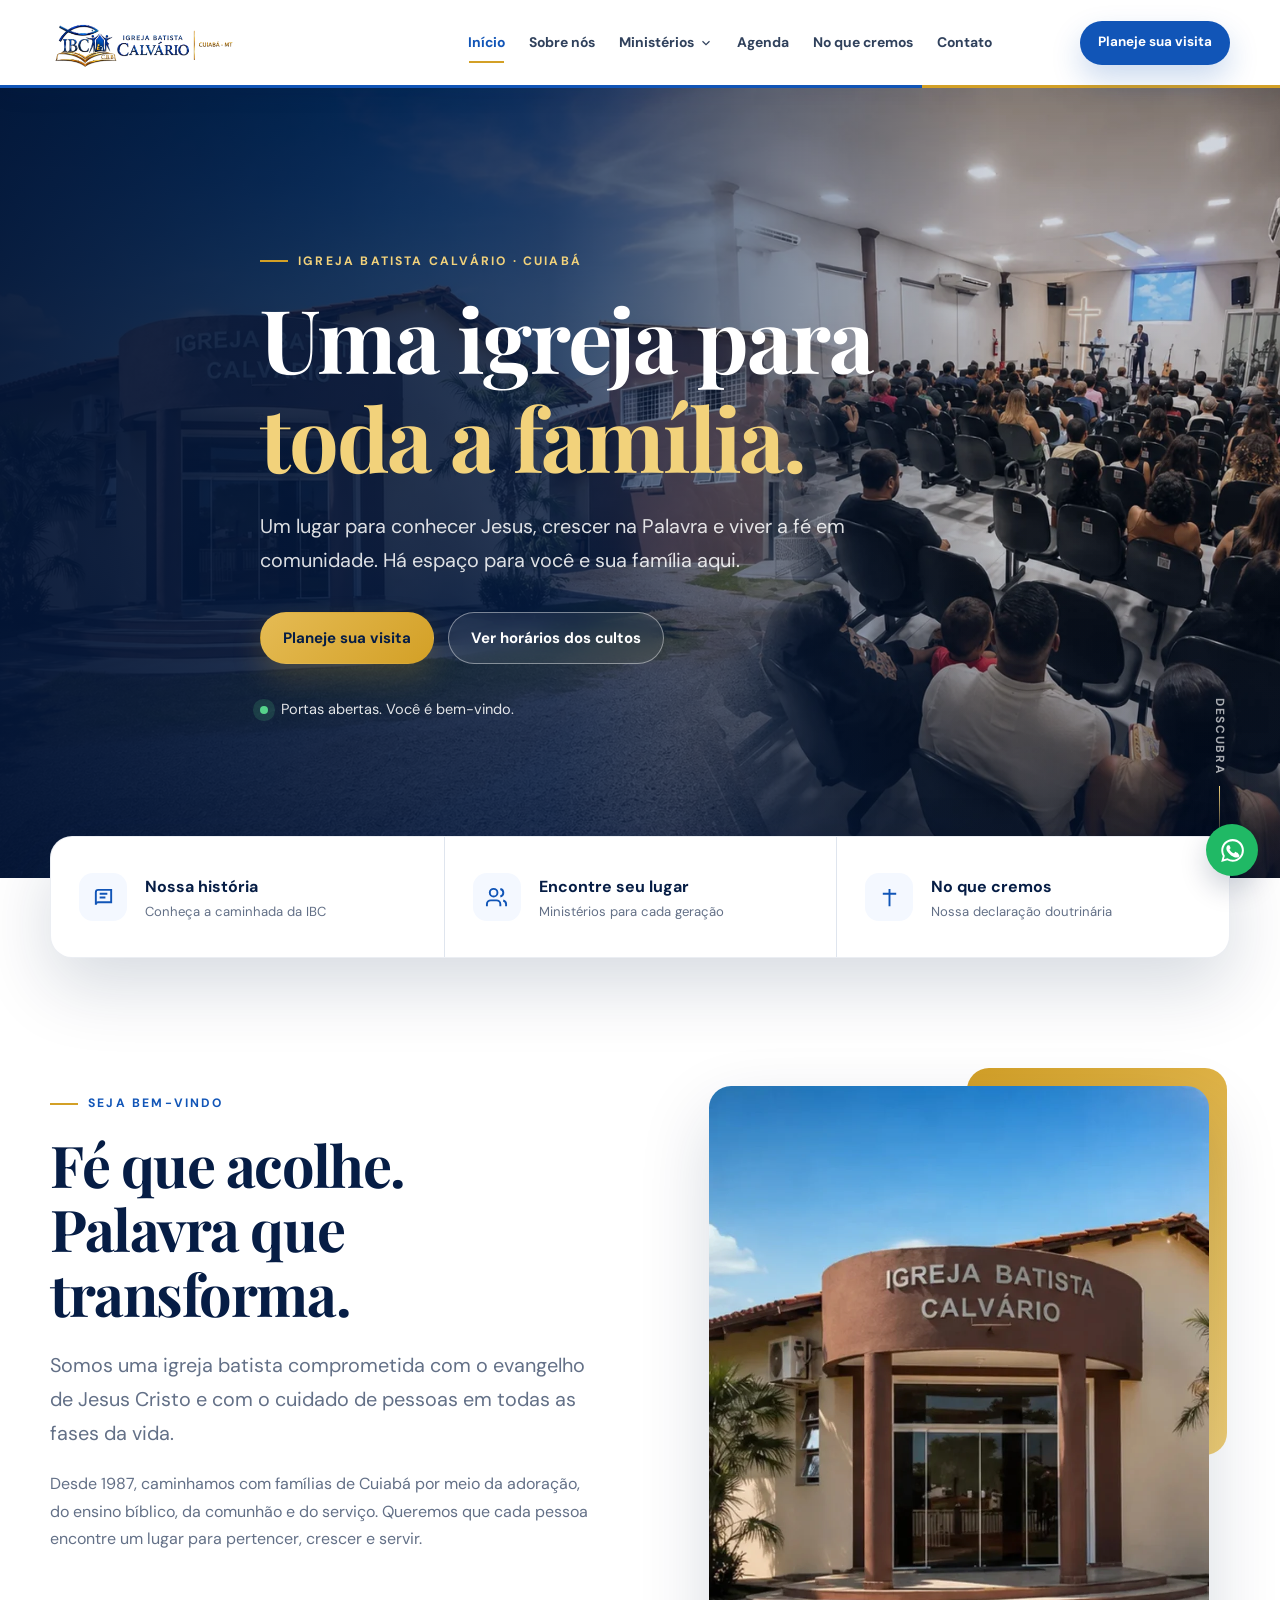
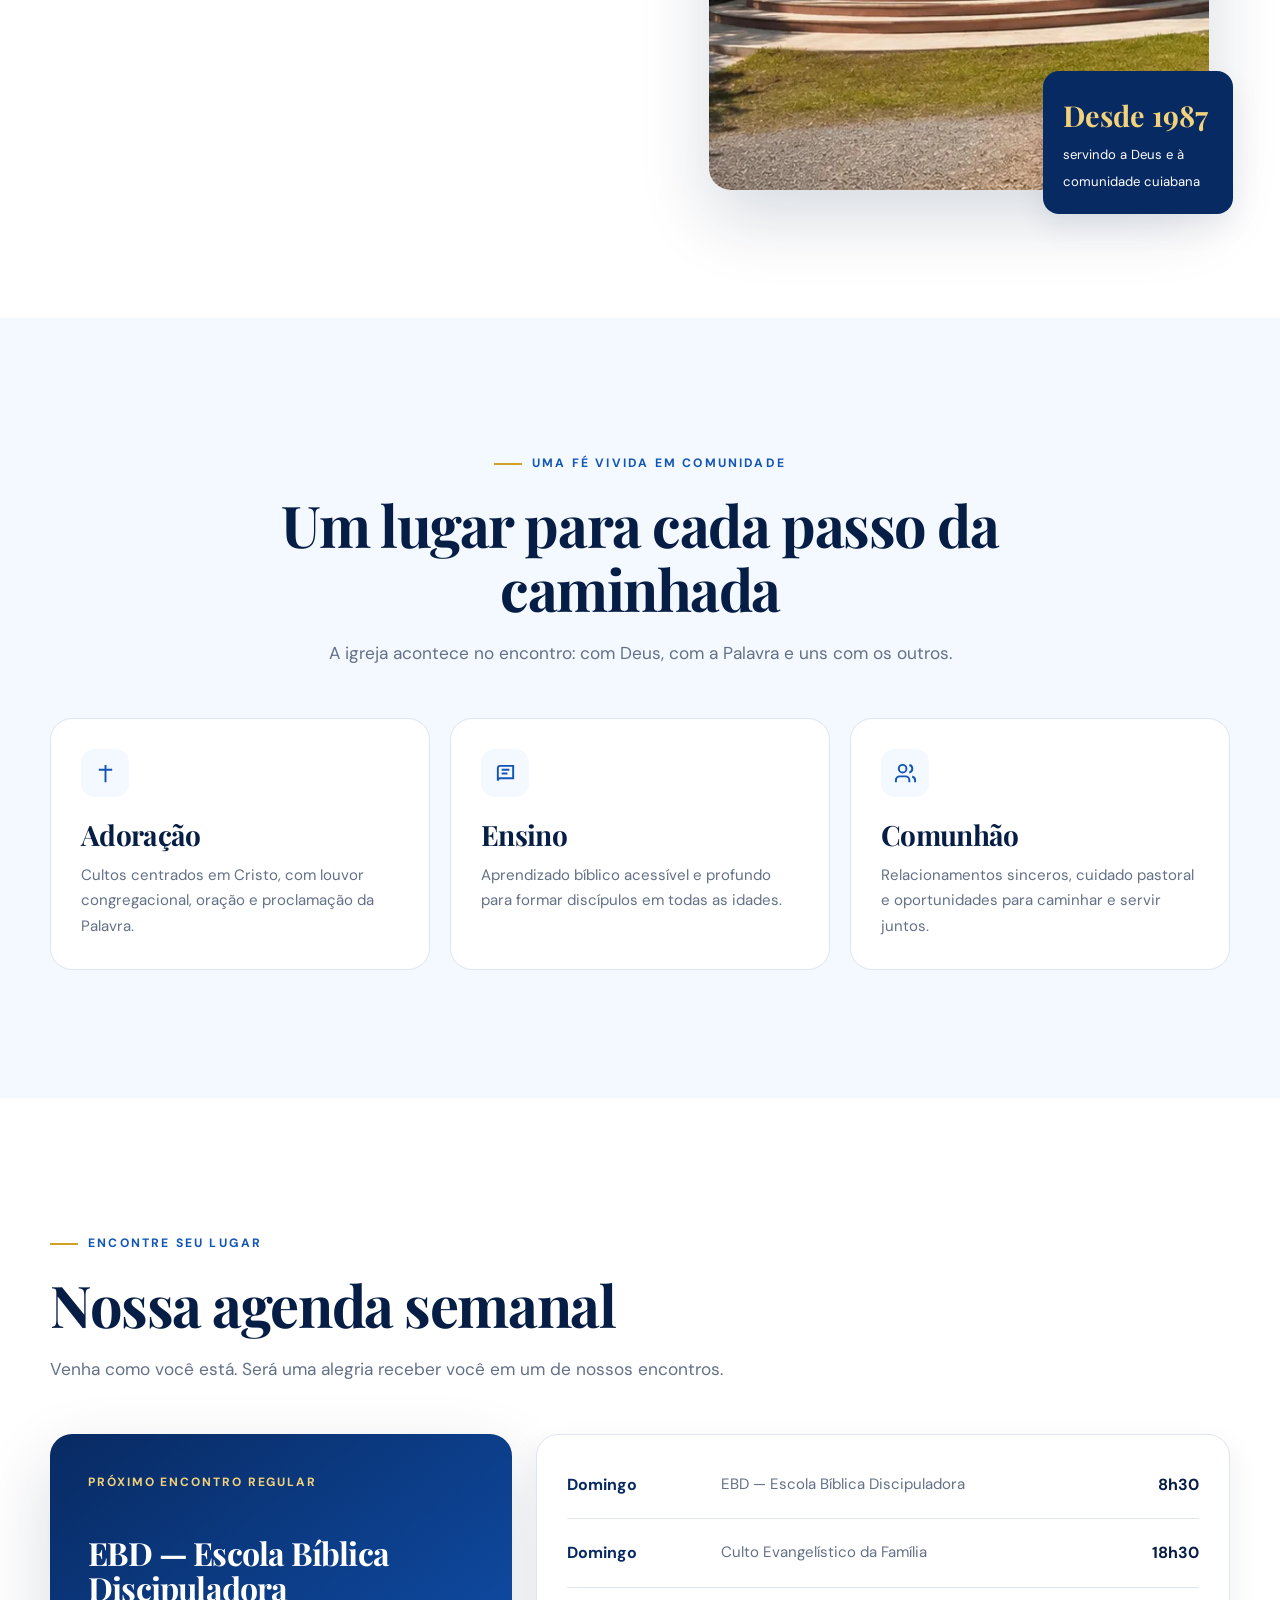
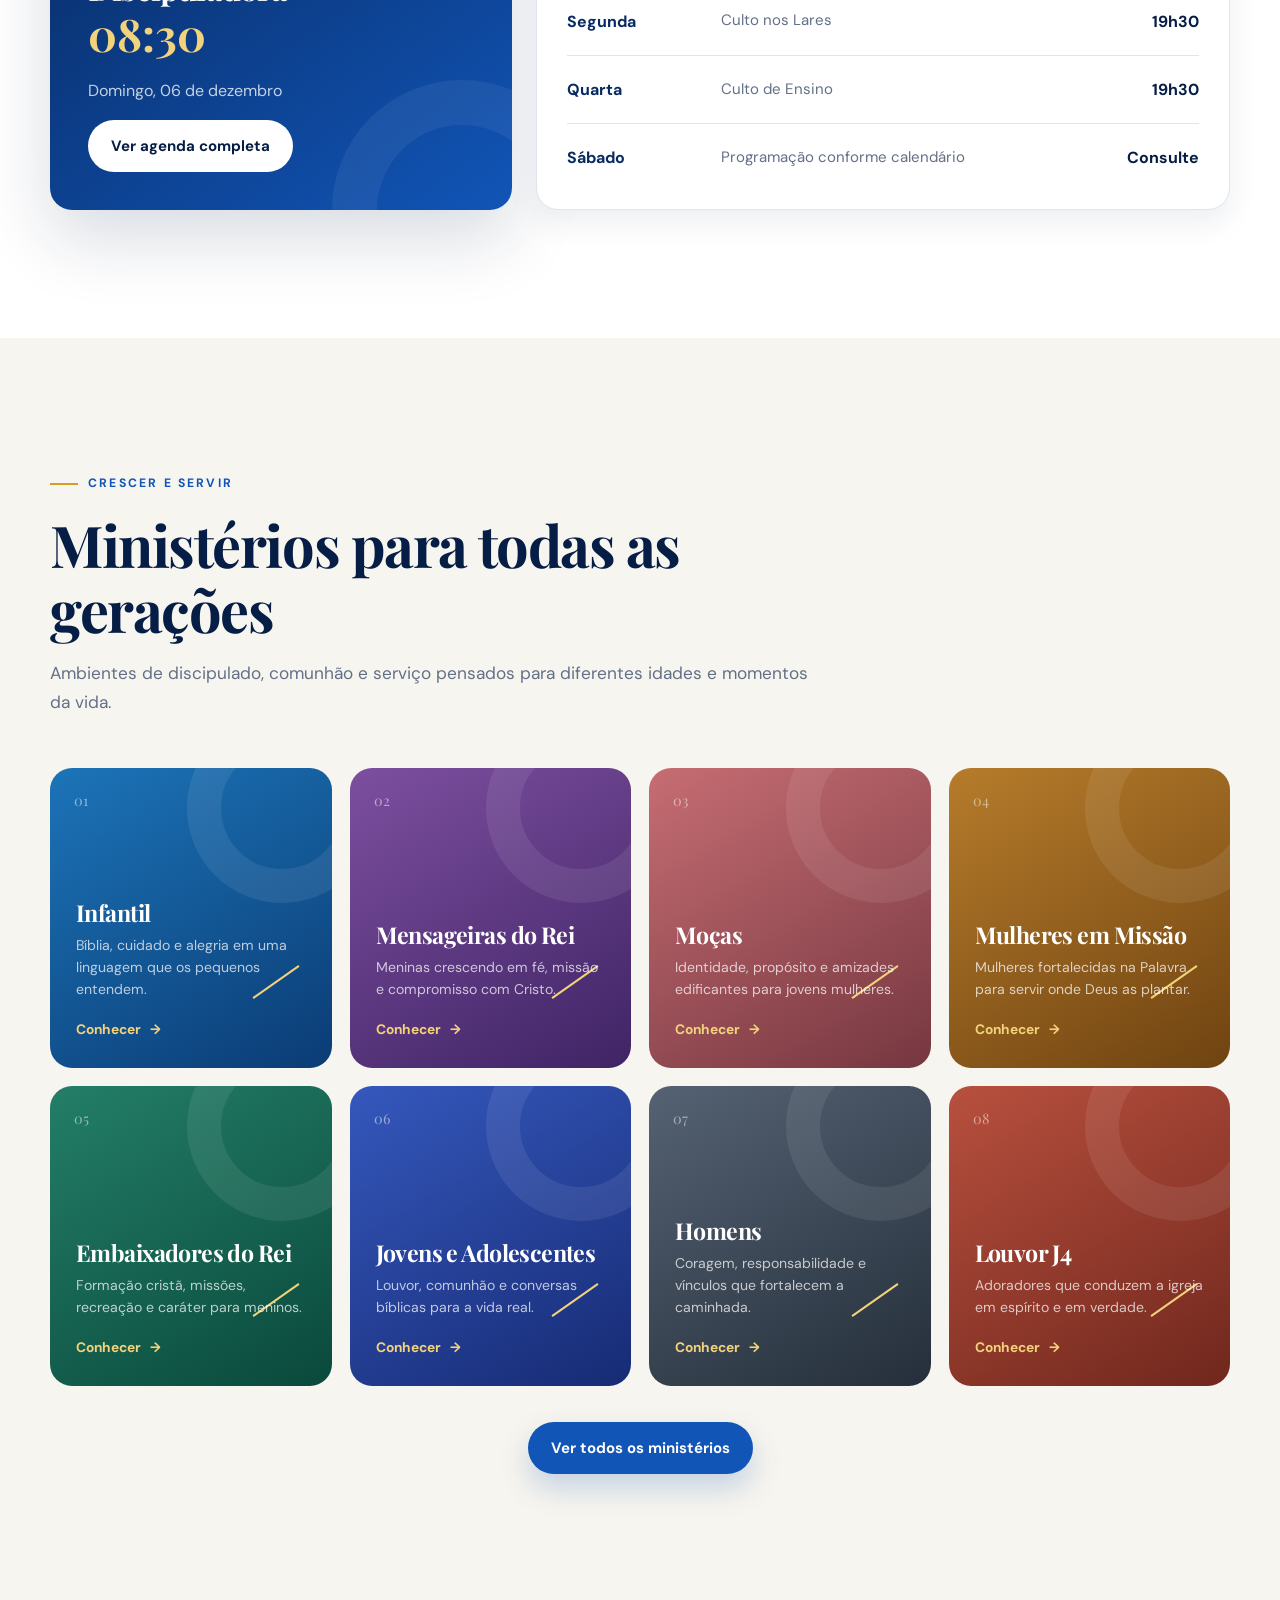
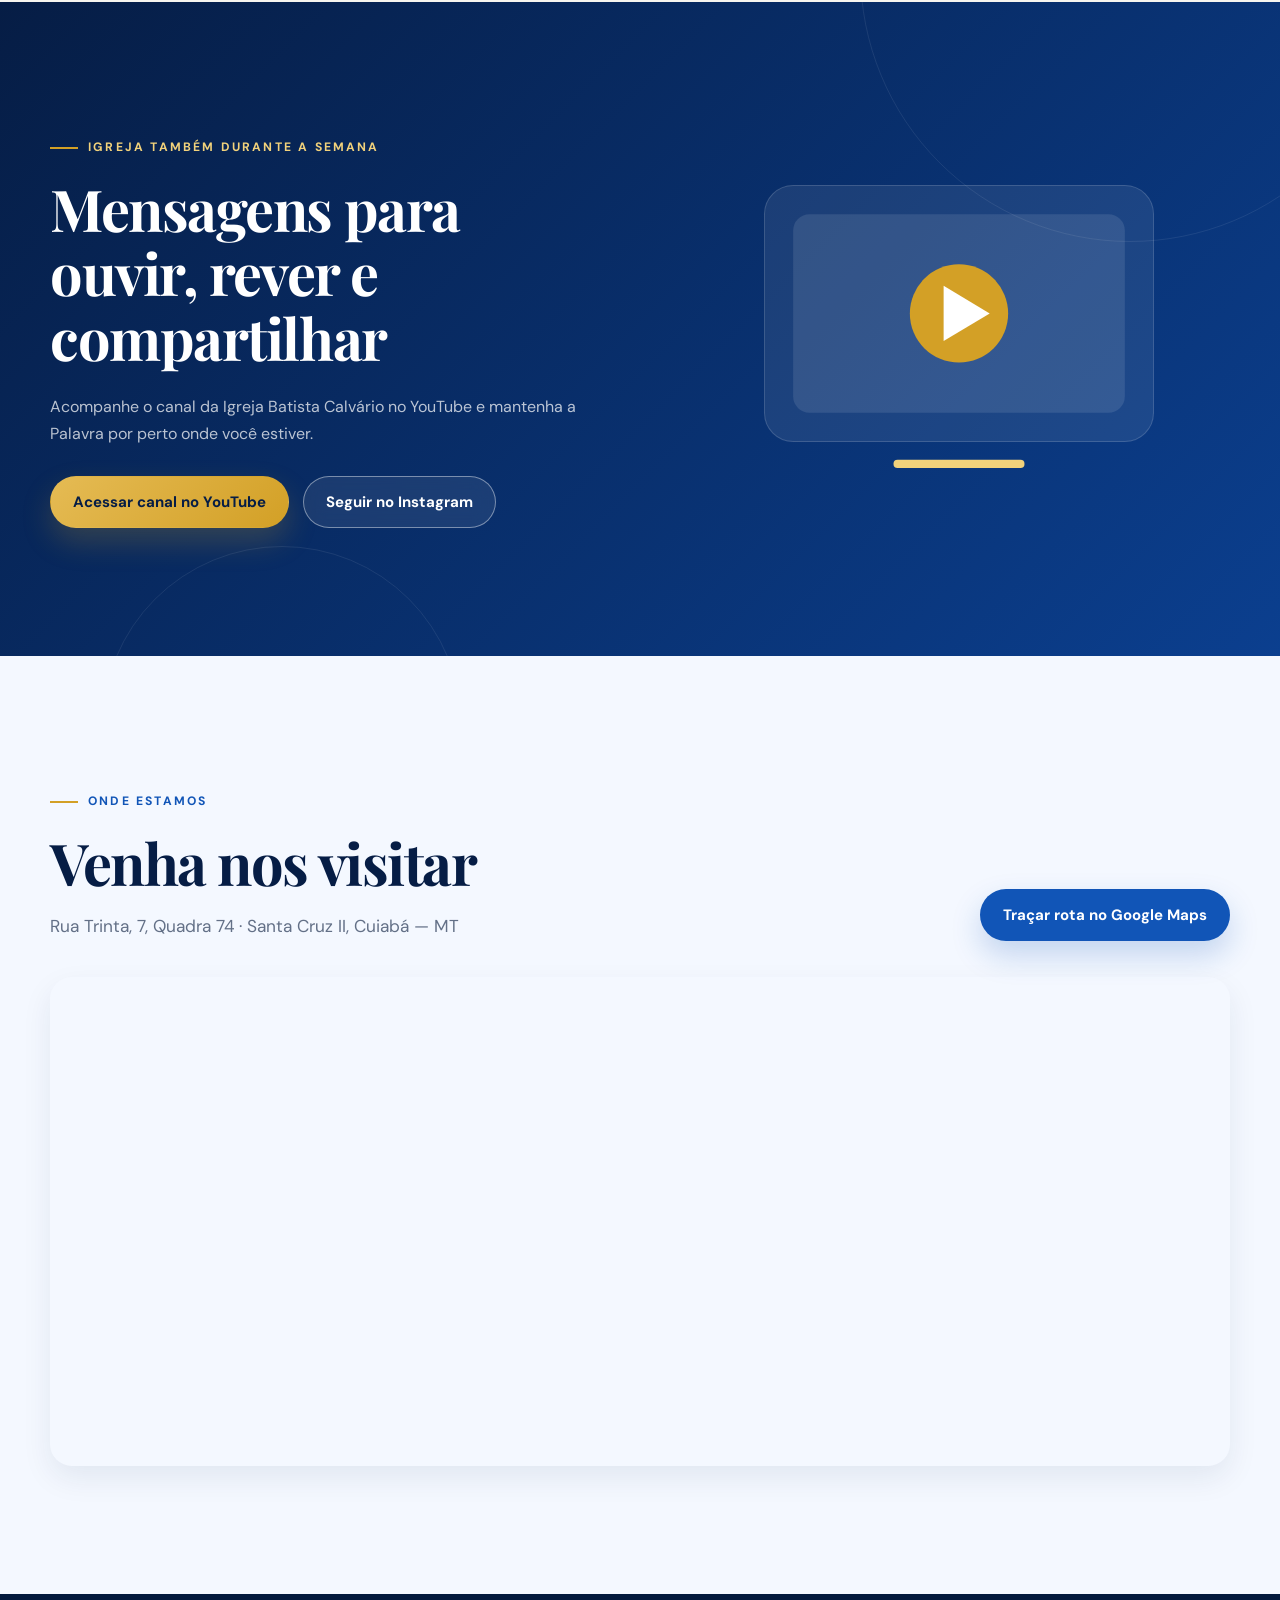
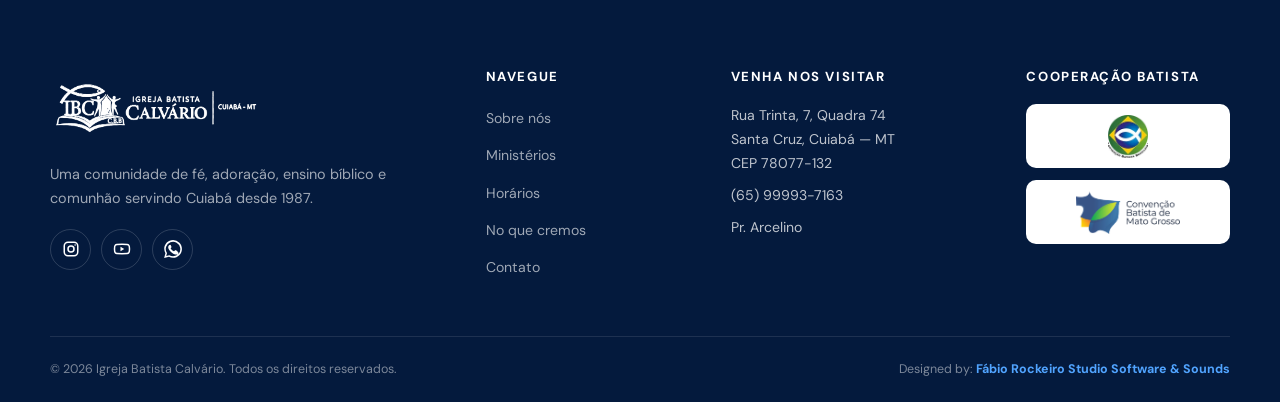
==== commit 7268f7d2: "att" ====
--- a/index.html
+++ b/index.html
@@ -32,42 +32,38 @@
           <a class="btn btn-gold" href="pages/contato.html">Planeje sua visita</a>
           <a class="btn btn-ghost-light" href="pages/agenda.html">Ver horários dos cultos</a>
         </div>
-        <div class="hero-note">Domingos às 8h30 e 18h30</div>
+        <div class="hero-note">Portas abertas. Você é bem-vindo.</div>
       </div>
       <span class="hero-scroll" aria-hidden="true">Descubra</span>
     </section>
 
-    <section class="quick-strip" aria-label="Informações rápidas">
+    <section class="quick-strip" aria-label="Acesso rápido">
       <div class="container quick-grid">
-        <a class="quick-item" href="pages/agenda.html">
-          <span class="icon-box" data-icon="clock"></span>
-          <span><strong>Próximo culto</strong><small>Domingo, às 18h30 · Culto da Família</small></span>
+        <a class="quick-item" href="pages/sobre.html">
+          <span class="icon-box" aria-hidden="true"><svg viewBox="0 0 24 24" fill="none" stroke="currentColor" stroke-width="2"><path d="M4 19.5A2.5 2.5 0 0 1 6.5 17H20V4H6.5A2.5 2.5 0 0 0 4 6.5v13Z"/><path d="M8 8h8M8 12h6"/></svg></span>
+          <span><strong>Nossa história</strong><small>Conheça a caminhada da IBC</small></span>
         </a>
-        <a class="quick-item" href="pages/contato.html">
-          <span class="icon-box" data-icon="map"></span>
-          <span><strong>Estamos em Cuiabá</strong><small>Rua Trinta, 7 · Santa Cruz</small></span>
+        <a class="quick-item" href="pages/ministerios.html">
+          <span class="icon-box" aria-hidden="true"><svg viewBox="0 0 24 24" fill="none" stroke="currentColor" stroke-width="2"><path d="M16 21v-2a4 4 0 0 0-4-4H6a4 4 0 0 0-4 4v2"/><circle cx="9" cy="7" r="4"/><path d="M22 21v-2a4 4 0 0 0-3-3.9M16 3.1a4 4 0 0 1 0 7.8"/></svg></span>
+          <span><strong>Encontre seu lugar</strong><small>Ministérios para cada geração</small></span>
         </a>
-        <a class="quick-item" href="https://wa.me/5565999937163" target="_blank" rel="noopener noreferrer">
-          <span class="icon-box" data-icon="phone"></span>
-          <span><strong>Fale com a gente</strong><small>WhatsApp · (65) 99993-7163</small></span>
+        <a class="quick-item" href="pages/declaracao-doutrinaria.html">
+          <span class="icon-box" aria-hidden="true"><svg viewBox="0 0 24 24" fill="none" stroke="currentColor" stroke-width="2"><path d="M12 3v18M5 8h14"/></svg></span>
+          <span><strong>No que cremos</strong><small>Nossa declaração doutrinária</small></span>
         </a>
       </div>
     </section>
 
     <section class="section" aria-labelledby="welcome-title">
-      <div class="container split">
+      <div class="container split split-top">
         <div class="split-content reveal">
           <span class="eyebrow">Seja bem-vindo</span>
           <h2 id="welcome-title">Fé que acolhe.<br>Palavra que transforma.</h2>
           <p class="lead">Somos uma igreja batista comprometida com o evangelho de Jesus Cristo e com o cuidado de pessoas em todas as fases da vida.</p>
           <p>Desde 1987, caminhamos com famílias de Cuiabá por meio da adoração, do ensino bíblico, da comunhão e do serviço. Queremos que cada pessoa encontre um lugar para pertencer, crescer e servir.</p>
-          <div class="button-row">
-            <a class="btn btn-primary" href="pages/sobre.html">Conheça nossa história</a>
-            <a class="btn btn-outline" href="pages/declaracao-doutrinaria.html">No que cremos</a>
-          </div>
         </div>
-        <div class="image-frame reveal reveal-delay-1">
-          <img src="assets/images/church/igreja-atual.webp" alt="Comunidade reunida no templo da Igreja Batista Calvário" width="1672" height="941" loading="lazy">
+        <div class="image-frame image-frame-portrait reveal reveal-delay-1">
+          <img src="assets/images/church/igreja-retrato.webp" alt="Fachada atual da Igreja Batista Calvário em Cuiabá" width="950" height="1670" loading="lazy">
           <div class="image-badge"><strong>Desde 1987</strong><span>servindo a Deus e à comunidade cuiabana</span></div>
         </div>
       </div>
@@ -119,7 +115,7 @@
             <h3 data-next-service-name>Encontro da igreja</h3>
             <span class="next-service-time" data-next-service-time>18:30</span>
             <p data-next-service-date>Domingo</p>
-            <a class="btn btn-white" href="pages/contato.html">Como chegar</a>
+            <a class="btn btn-white" href="pages/agenda.html">Ver agenda completa</a>
           </div>
           <div class="schedule-card reveal reveal-delay-1">
             <div class="schedule-row"><span class="schedule-day">Domingo</span><span class="schedule-name">EBD — Escola Bíblica Discipuladora</span><span class="schedule-time">8h30</span></div>
@@ -178,16 +174,18 @@
       </div>
     </section>
 
-    <section class="section">
-      <div class="container cta-panel reveal">
-        <div>
-          <span class="eyebrow">Sua primeira visita</span>
-          <h2>Você será muito bem-vindo.</h2>
-          <p>Quer saber como chegar, conversar com o pastor ou tirar alguma dúvida antes de vir? Fale com a gente.</p>
+    <section class="section section-soft" id="localizacao" aria-labelledby="location-title">
+      <div class="container">
+        <div class="location-heading reveal">
+          <div class="section-heading">
+            <span class="eyebrow">Onde estamos</span>
+            <h2 id="location-title">Venha nos visitar</h2>
+            <p class="location-address">Rua Trinta, 7, Quadra 74 · Santa Cruz II, Cuiabá — MT</p>
+          </div>
+          <a class="btn btn-primary" href="https://www.google.com/maps/dir/?api=1&destination=R.%2030%2C%207%20-%20Quadra%2074%20-%20Santa%20Cruz%20II%2C%20Cuiab%C3%A1%20-%20MT" target="_blank" rel="noopener noreferrer">Traçar rota no Google Maps</a>
         </div>
-        <div class="button-row">
-          <a class="btn btn-gold" href="https://wa.me/5565999937163" target="_blank" rel="noopener noreferrer">Falar no WhatsApp</a>
-          <a class="btn btn-ghost-light" href="pages/contato.html">Ver localização</a>
+        <div class="map-frame home-map reveal reveal-delay-1">
+          <iframe src="https://www.google.com/maps/embed?pb=!1m18!1m12!1m3!1d3842.7734189428443!2d-56.049784625322474!3d-15.60375018501026!2m3!1f0!2f0!3f0!3m2!1i1024!2i768!4f13.1!3m3!1m2!1s0x939db01875a01d63%3A0x532240890404898d!2sR.%2030%2C%207%20-%20Quadra%2074%20-%20Santa%20Cruz%20II%2C%20Cuiab%C3%A1%20-%20MT%2C%2078068-200!5e0!3m2!1spt-BR!2sbr!4v1781919335444!5m2!1spt-BR!2sbr" title="Localização da Igreja Batista Calvário em Cuiabá" allowfullscreen loading="lazy" referrerpolicy="no-referrer-when-downgrade"></iframe>
         </div>
       </div>
     </section>
--- a/assets/css/styles.css
+++ b/assets/css/styles.css
@@ -702,6 +702,10 @@
   gap: clamp(48px, 8vw, 96px);
 }
 
+.split-top {
+  align-items: start;
+}
+
 .split-content h2 {
   margin-bottom: 24px;
   color: var(--blue-950);
@@ -739,6 +743,17 @@
   object-fit: cover;
   border-radius: var(--radius-md);
   box-shadow: var(--shadow-lg);
+}
+
+.image-frame-portrait {
+  width: min(100%, 500px);
+  justify-self: center;
+}
+
+.image-frame-portrait img {
+  height: clamp(620px, 55vw, 760px);
+  aspect-ratio: auto;
+  object-position: center 55%;
 }
 
 .image-badge {
@@ -1656,6 +1671,33 @@
   height: 100%;
   min-height: 520px;
   border: 0;
+}
+
+.location-heading {
+  display: flex;
+  align-items: flex-end;
+  justify-content: space-between;
+  gap: 32px;
+  margin-bottom: 36px;
+}
+
+.location-heading .section-heading {
+  margin-bottom: 0;
+}
+
+.location-heading .btn {
+  flex: 0 0 auto;
+}
+
+.location-address {
+  margin-bottom: 0;
+  color: var(--muted);
+  font-size: 1.05rem;
+}
+
+.home-map,
+.home-map iframe {
+  min-height: 480px;
 }
 
 /* Footer */
@@ -1899,6 +1941,7 @@
   .quick-item { min-height: 100px; }
   .quick-item + .quick-item { border-top: 1px solid var(--line); border-left: 0; }
   .split, .contact-grid { grid-template-columns: 1fr; }
+  .location-heading { align-items: flex-start; flex-direction: column; }
   .image-frame { order: -1; }
   .image-badge { right: 14px; }
   .feature-grid, .value-grid { grid-template-columns: 1fr; }
@@ -1926,6 +1969,7 @@
   .quick-strip { margin-top: -34px; }
   .quick-item { padding: 21px; }
   .image-frame::before { top: -10px; right: -10px; }
+  .image-frame-portrait img { height: 540px; }
   .image-badge { right: 10px; bottom: -22px; }
   .schedule-row { grid-template-columns: 1fr auto; gap: 6px 14px; }
   .schedule-day { grid-column: 1; }
